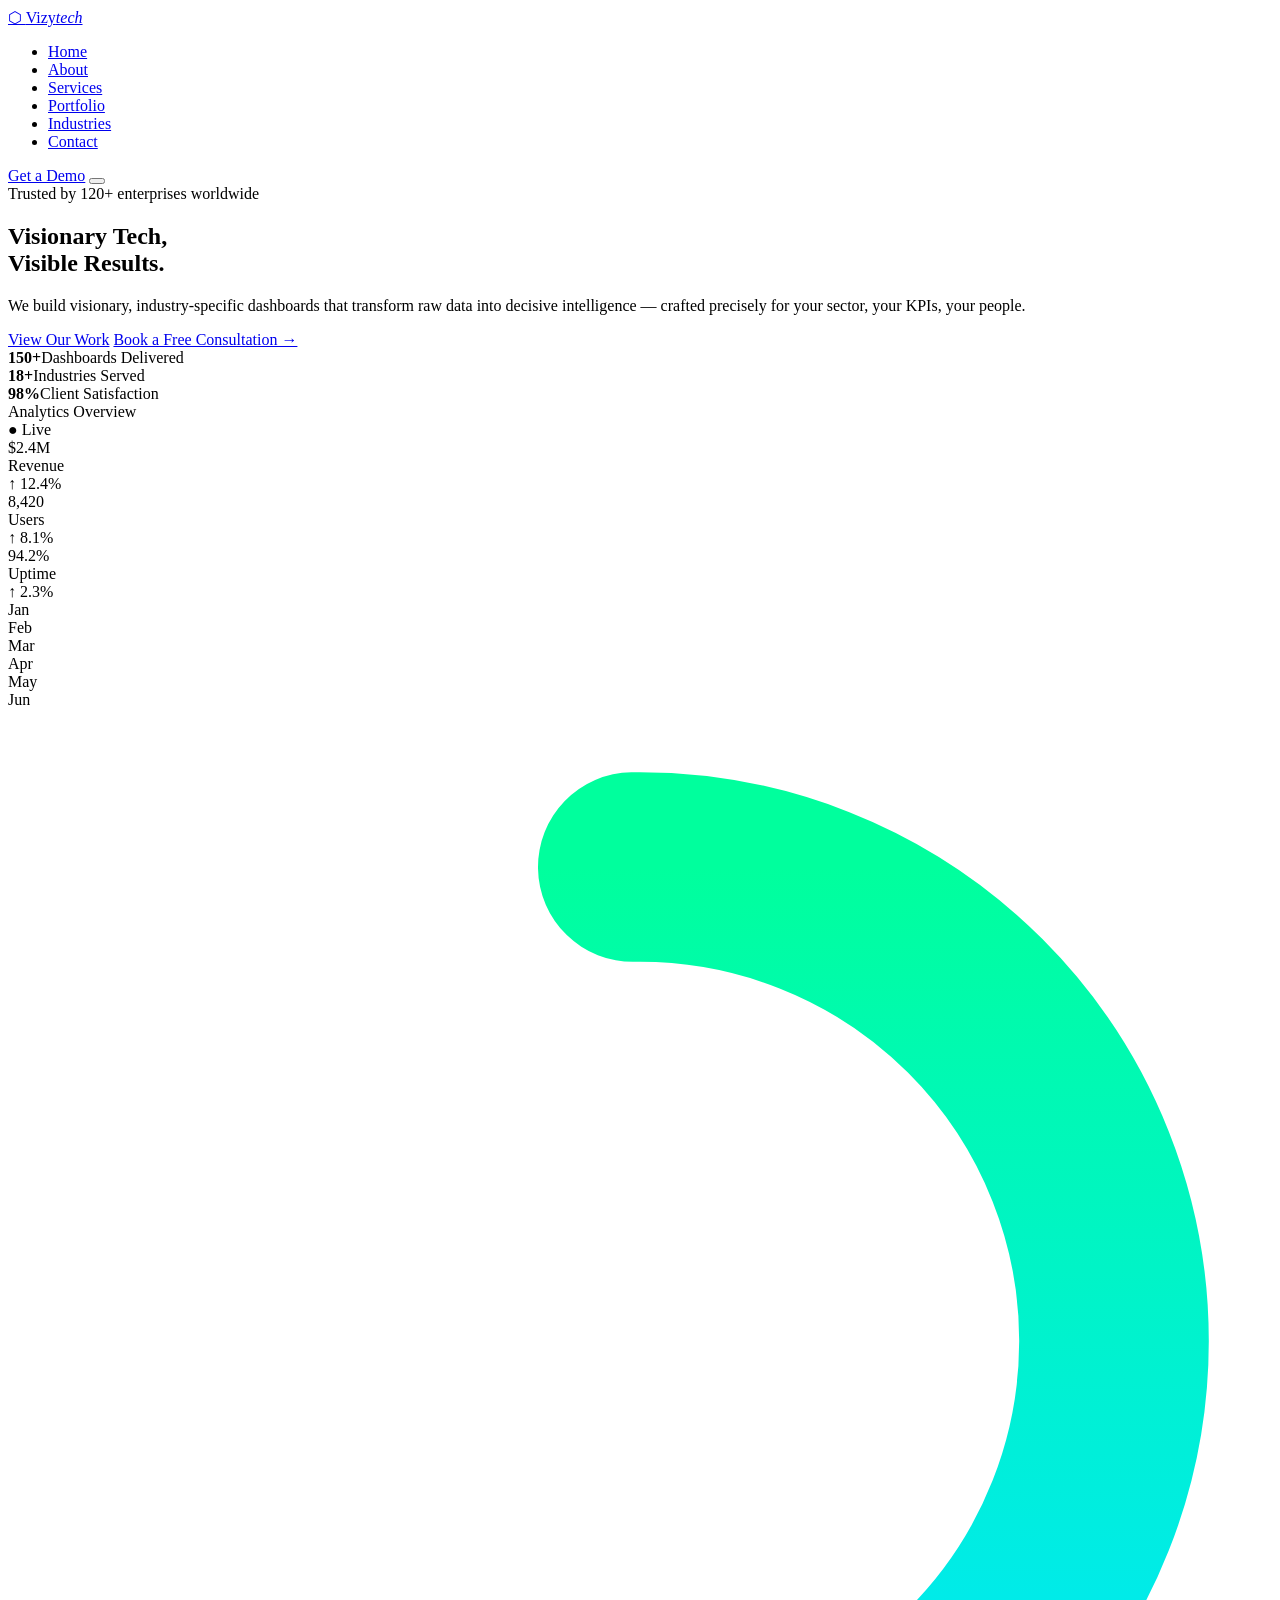
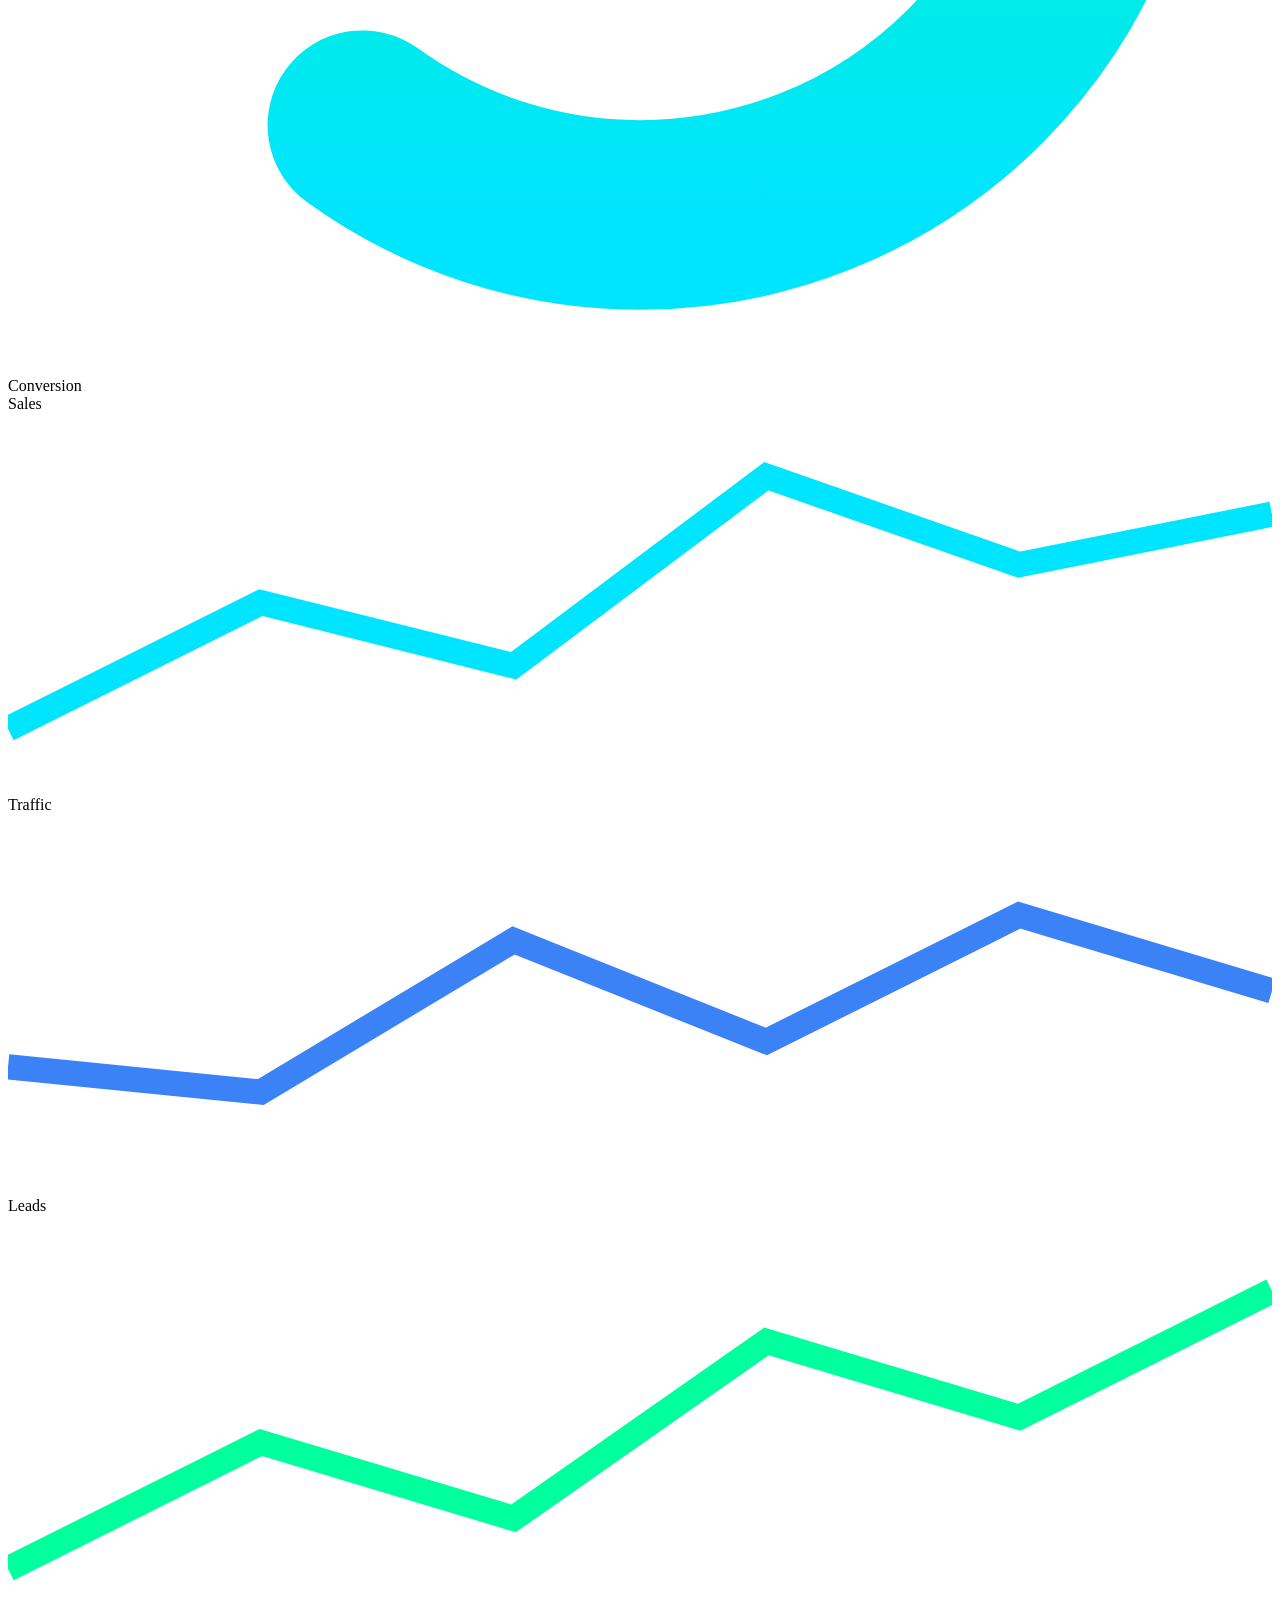
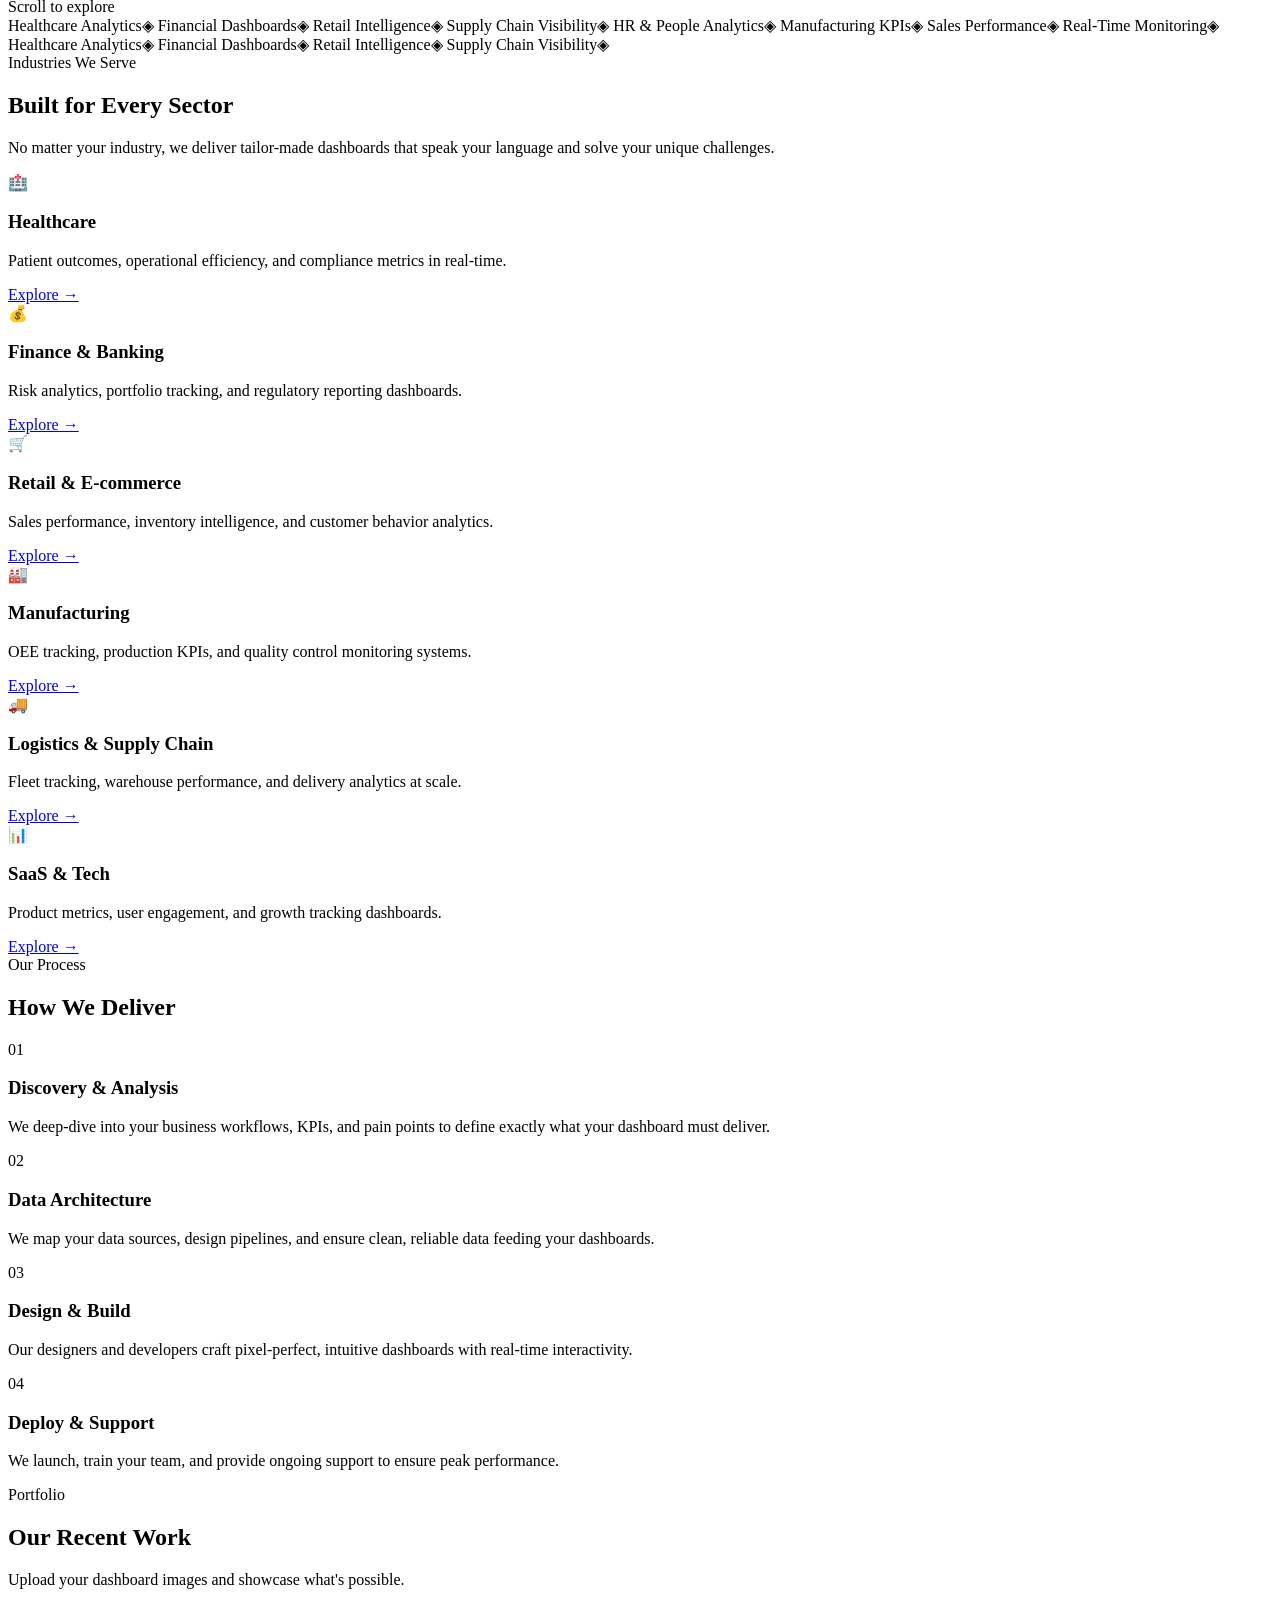
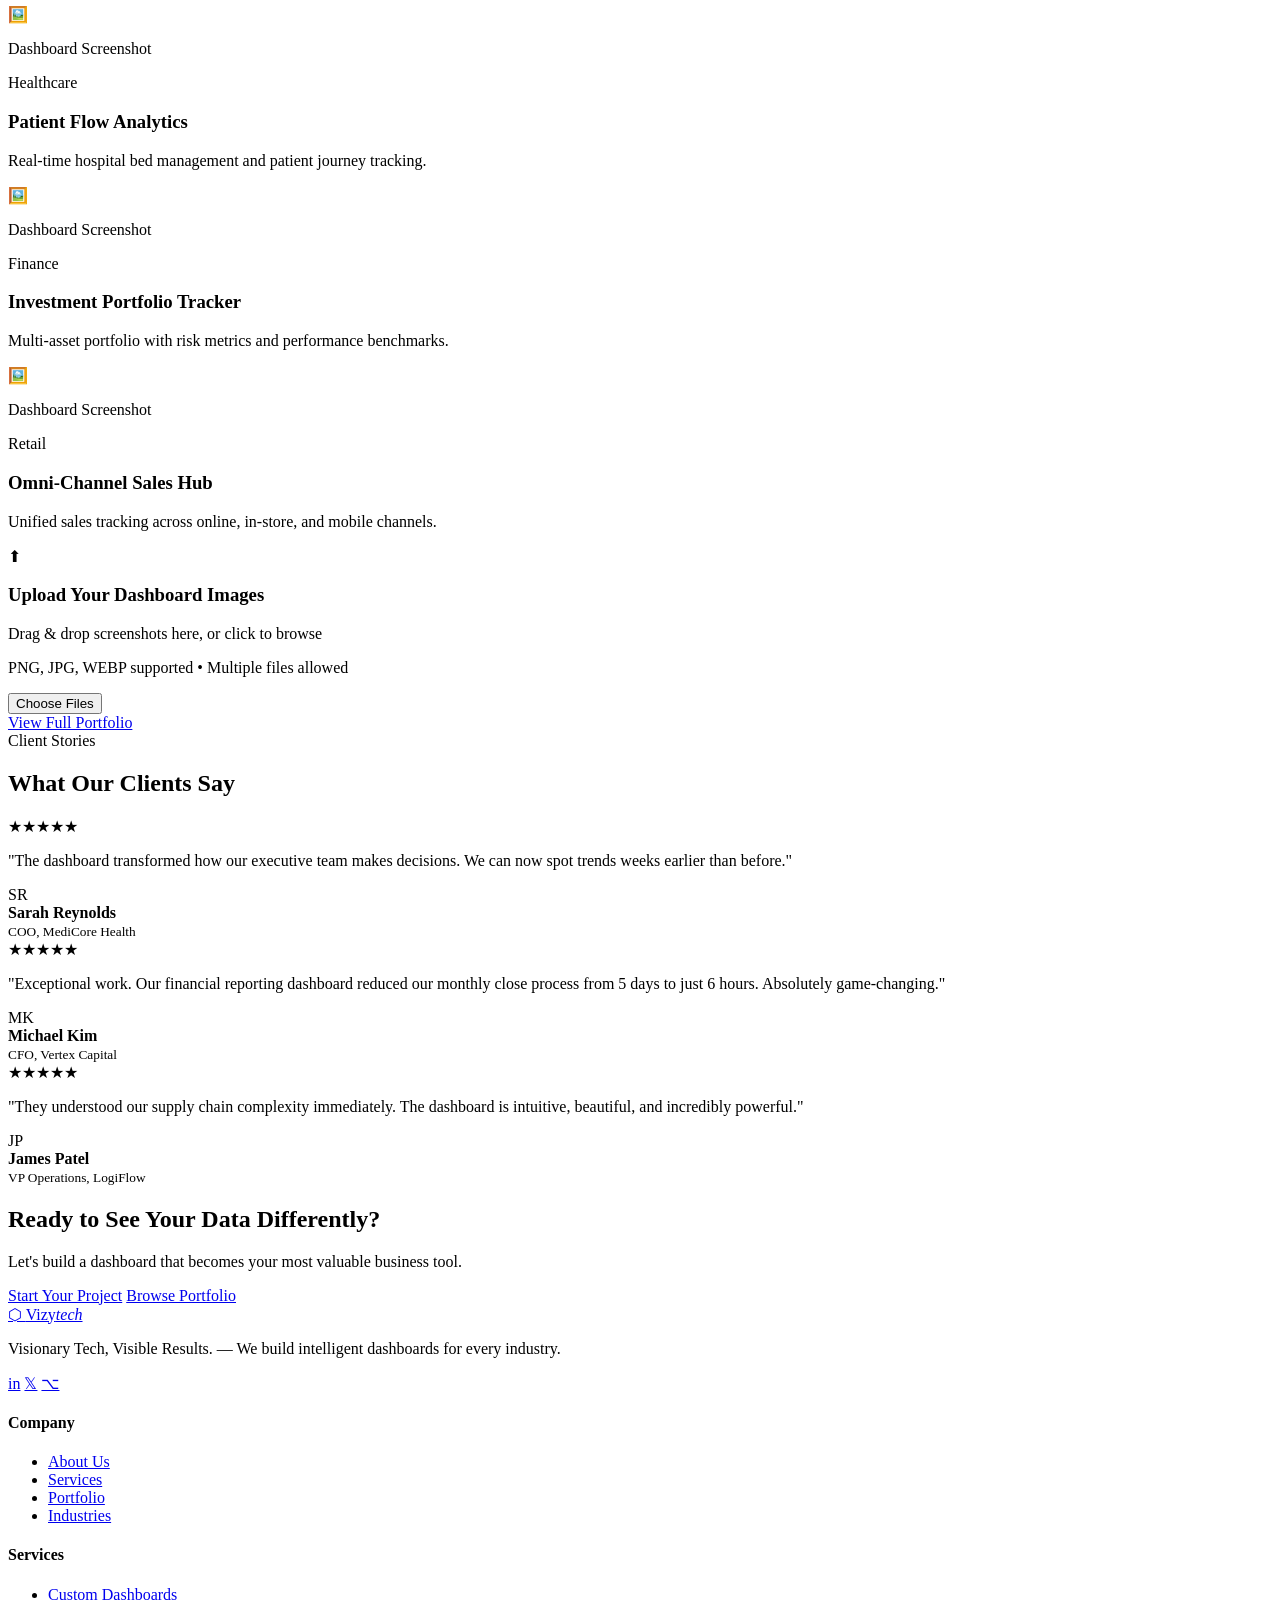
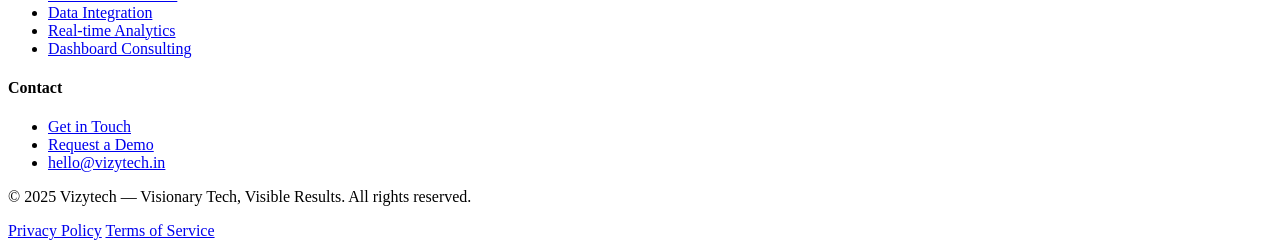
==== index.html @ 295aed2e "Add files via upload" ====
<!DOCTYPE html>
<html lang="en">
<head>
  <meta charset="UTF-8" />
  <meta name="viewport" content="width=device-width, initial-scale=1.0"/>
  <title>Vizytech — Visionary Tech, Visible Results.</title>
  <link rel="stylesheet" href="css/style.css"/>
  <link rel="preconnect" href="https://fonts.googleapis.com"/>
  <link href="https://fonts.googleapis.com/css2?family=Syne:wght@400;600;700;800&family=DM+Sans:ital,wght@0,300;0,400;0,500;1,300&display=swap" rel="stylesheet"/>
</head>
<body>

<!-- ═══════════ NAVBAR ═══════════ -->
<nav class="navbar" id="navbar">
  <div class="nav-inner">
    <a href="index.html" class="logo">
      <span class="logo-mark">⬡</span>
      <span class="logo-text">Vizy<em>tech</em></span>
    </a>
    <ul class="nav-links">
      <li><a href="index.html" class="active">Home</a></li>
      <li><a href="pages/about.html">About</a></li>
      <li><a href="pages/services.html">Services</a></li>
      <li><a href="pages/portfolio.html">Portfolio</a></li>
      <li><a href="pages/industries.html">Industries</a></li>
      <li><a href="pages/contact.html">Contact</a></li>
    </ul>
    <a href="pages/contact.html" class="btn-nav">Get a Demo</a>
    <button class="hamburger" id="hamburger" aria-label="Menu">
      <span></span><span></span><span></span>
    </button>
  </div>
</nav>

<!-- ═══════════ HERO ═══════════ -->
<section class="hero">
  <div class="hero-bg">
    <div class="grid-overlay"></div>
    <div class="orb orb-1"></div>
    <div class="orb orb-2"></div>
    <div class="orb orb-3"></div>
  </div>
  <div class="hero-content">
    <div class="hero-badge">
      <span class="badge-dot"></span>
      Trusted by 120+ enterprises worldwide
    </div>
    <h1 class="hero-title">
      Visionary Tech,<br/>
      <span class="gradient-text">Visible Results.</span>
    </h1>
    <p class="hero-sub">
      We build visionary, industry-specific dashboards that transform raw data into decisive intelligence — crafted precisely for your sector, your KPIs, your people.
    </p>
    <div class="hero-cta">
      <a href="pages/portfolio.html" class="btn-primary">View Our Work</a>
      <a href="pages/contact.html" class="btn-ghost">Book a Free Consultation →</a>
    </div>
    <div class="hero-stats">
      <div class="stat"><strong>150+</strong><span>Dashboards Delivered</span></div>
      <div class="stat-divider"></div>
      <div class="stat"><strong>18+</strong><span>Industries Served</span></div>
      <div class="stat-divider"></div>
      <div class="stat"><strong>98%</strong><span>Client Satisfaction</span></div>
    </div>
  </div>
  <div class="hero-visual">
    <div class="dashboard-preview">
      <div class="dp-header">
        <div class="dp-dots"><span></span><span></span><span></span></div>
        <div class="dp-title">Analytics Overview</div>
        <div class="dp-badge">● Live</div>
      </div>
      <div class="dp-body">
        <div class="dp-kpis">
          <div class="dp-kpi"><div class="kpi-val">$2.4M</div><div class="kpi-lbl">Revenue</div><div class="kpi-chg up">↑ 12.4%</div></div>
          <div class="dp-kpi"><div class="kpi-val">8,420</div><div class="kpi-lbl">Users</div><div class="kpi-chg up">↑ 8.1%</div></div>
          <div class="dp-kpi"><div class="kpi-val">94.2%</div><div class="kpi-lbl">Uptime</div><div class="kpi-chg up">↑ 2.3%</div></div>
        </div>
        <div class="dp-chart">
          <div class="chart-bars">
            <div class="bar" style="--h:55%"><span>Jan</span></div>
            <div class="bar" style="--h:72%"><span>Feb</span></div>
            <div class="bar" style="--h:60%"><span>Mar</span></div>
            <div class="bar" style="--h:85%"><span>Apr</span></div>
            <div class="bar" style="--h:70%"><span>May</span></div>
            <div class="bar active" style="--h:95%"><span>Jun</span></div>
          </div>
        </div>
        <div class="dp-row2">
          <div class="dp-donut">
            <svg viewBox="0 0 80 80">
              <circle cx="40" cy="40" r="30" fill="none" stroke="rgba(255,255,255,0.05)" stroke-width="12"/>
              <circle cx="40" cy="40" r="30" fill="none" stroke="url(#dg)" stroke-width="12" stroke-dasharray="113 75" stroke-linecap="round" transform="rotate(-90 40 40)"/>
              <defs><linearGradient id="dg" x1="0%" y1="0%" x2="100%"><stop offset="0%" stop-color="#00e5ff"/><stop offset="100%" stop-color="#00ff9d"/></linearGradient></defs>
              <text x="40" y="45" text-anchor="middle" fill="white" font-size="13" font-weight="700">60%</text>
            </svg>
            <div class="donut-lbl">Conversion</div>
          </div>
          <div class="dp-sparklines">
            <div class="spark-row"><span>Sales</span><svg viewBox="0 0 100 30"><polyline points="0,25 20,15 40,20 60,5 80,12 100,8" fill="none" stroke="#00e5ff" stroke-width="2"/></svg></div>
            <div class="spark-row"><span>Traffic</span><svg viewBox="0 0 100 30"><polyline points="0,20 20,22 40,10 60,18 80,8 100,14" fill="none" stroke="#3b82f6" stroke-width="2"/></svg></div>
            <div class="spark-row"><span>Leads</span><svg viewBox="0 0 100 30"><polyline points="0,28 20,18 40,24 60,10 80,16 100,6" fill="none" stroke="#00ff9d" stroke-width="2"/></svg></div>
          </div>
        </div>
      </div>
    </div>
  </div>
  <div class="scroll-indicator">
    <div class="scroll-line"></div>
    <span>Scroll to explore</span>
  </div>
</section>

<!-- ═══════════ MARQUEE ═══════════ -->
<div class="marquee-wrap">
  <div class="marquee-track">
    <span>Healthcare Analytics</span><span class="sep">◈</span>
    <span>Financial Dashboards</span><span class="sep">◈</span>
    <span>Retail Intelligence</span><span class="sep">◈</span>
    <span>Supply Chain Visibility</span><span class="sep">◈</span>
    <span>HR & People Analytics</span><span class="sep">◈</span>
    <span>Manufacturing KPIs</span><span class="sep">◈</span>
    <span>Sales Performance</span><span class="sep">◈</span>
    <span>Real-Time Monitoring</span><span class="sep">◈</span>
    <span>Healthcare Analytics</span><span class="sep">◈</span>
    <span>Financial Dashboards</span><span class="sep">◈</span>
    <span>Retail Intelligence</span><span class="sep">◈</span>
    <span>Supply Chain Visibility</span><span class="sep">◈</span>
  </div>
</div>

<!-- ═══════════ INDUSTRIES ═══════════ -->
<section class="section industries-section">
  <div class="container">
    <div class="section-header">
      <div class="section-tag">Industries We Serve</div>
      <h2 class="section-title">Built for <span class="gradient-text">Every Sector</span></h2>
      <p class="section-desc">No matter your industry, we deliver tailor-made dashboards that speak your language and solve your unique challenges.</p>
    </div>
    <div class="industry-grid">
      <div class="industry-card" data-delay="0">
        <div class="ic-icon">🏥</div>
        <h3>Healthcare</h3>
        <p>Patient outcomes, operational efficiency, and compliance metrics in real-time.</p>
        <a href="pages/industries.html" class="ic-link">Explore →</a>
      </div>
      <div class="industry-card" data-delay="1">
        <div class="ic-icon">💰</div>
        <h3>Finance & Banking</h3>
        <p>Risk analytics, portfolio tracking, and regulatory reporting dashboards.</p>
        <a href="pages/industries.html" class="ic-link">Explore →</a>
      </div>
      <div class="industry-card" data-delay="2">
        <div class="ic-icon">🛒</div>
        <h3>Retail & E-commerce</h3>
        <p>Sales performance, inventory intelligence, and customer behavior analytics.</p>
        <a href="pages/industries.html" class="ic-link">Explore →</a>
      </div>
      <div class="industry-card" data-delay="3">
        <div class="ic-icon">🏭</div>
        <h3>Manufacturing</h3>
        <p>OEE tracking, production KPIs, and quality control monitoring systems.</p>
        <a href="pages/industries.html" class="ic-link">Explore →</a>
      </div>
      <div class="industry-card" data-delay="4">
        <div class="ic-icon">🚚</div>
        <h3>Logistics & Supply Chain</h3>
        <p>Fleet tracking, warehouse performance, and delivery analytics at scale.</p>
        <a href="pages/industries.html" class="ic-link">Explore →</a>
      </div>
      <div class="industry-card" data-delay="5">
        <div class="ic-icon">📊</div>
        <h3>SaaS & Tech</h3>
        <p>Product metrics, user engagement, and growth tracking dashboards.</p>
        <a href="pages/industries.html" class="ic-link">Explore →</a>
      </div>
    </div>
  </div>
</section>

<!-- ═══════════ HOW IT WORKS ═══════════ -->
<section class="section process-section">
  <div class="container">
    <div class="section-header">
      <div class="section-tag">Our Process</div>
      <h2 class="section-title">How We <span class="gradient-text">Deliver</span></h2>
    </div>
    <div class="process-steps">
      <div class="process-step">
        <div class="ps-num">01</div>
        <div class="ps-content">
          <h3>Discovery & Analysis</h3>
          <p>We deep-dive into your business workflows, KPIs, and pain points to define exactly what your dashboard must deliver.</p>
        </div>
      </div>
      <div class="process-connector"></div>
      <div class="process-step">
        <div class="ps-num">02</div>
        <div class="ps-content">
          <h3>Data Architecture</h3>
          <p>We map your data sources, design pipelines, and ensure clean, reliable data feeding your dashboards.</p>
        </div>
      </div>
      <div class="process-connector"></div>
      <div class="process-step">
        <div class="ps-num">03</div>
        <div class="ps-content">
          <h3>Design & Build</h3>
          <p>Our designers and developers craft pixel-perfect, intuitive dashboards with real-time interactivity.</p>
        </div>
      </div>
      <div class="process-connector"></div>
      <div class="process-step">
        <div class="ps-num">04</div>
        <div class="ps-content">
          <h3>Deploy & Support</h3>
          <p>We launch, train your team, and provide ongoing support to ensure peak performance.</p>
        </div>
      </div>
    </div>
  </div>
</section>

<!-- ═══════════ PORTFOLIO PREVIEW ═══════════ -->
<section class="section portfolio-section">
  <div class="container">
    <div class="section-header">
      <div class="section-tag">Portfolio</div>
      <h2 class="section-title">Our <span class="gradient-text">Recent Work</span></h2>
      <p class="section-desc">Upload your dashboard images and showcase what's possible.</p>
    </div>
    <div class="portfolio-grid" id="portfolioGrid">
      <div class="portfolio-card placeholder-card">
        <div class="pc-inner">
          <div class="pc-img-area">
            <div class="pc-placeholder">
              <span>🖼️</span>
              <p>Dashboard Screenshot</p>
            </div>
          </div>
          <div class="pc-info">
            <div class="pc-tag">Healthcare</div>
            <h3>Patient Flow Analytics</h3>
            <p>Real-time hospital bed management and patient journey tracking.</p>
          </div>
        </div>
      </div>
      <div class="portfolio-card placeholder-card">
        <div class="pc-inner">
          <div class="pc-img-area">
            <div class="pc-placeholder">
              <span>🖼️</span>
              <p>Dashboard Screenshot</p>
            </div>
          </div>
          <div class="pc-info">
            <div class="pc-tag">Finance</div>
            <h3>Investment Portfolio Tracker</h3>
            <p>Multi-asset portfolio with risk metrics and performance benchmarks.</p>
          </div>
        </div>
      </div>
      <div class="portfolio-card placeholder-card">
        <div class="pc-inner">
          <div class="pc-img-area">
            <div class="pc-placeholder">
              <span>🖼️</span>
              <p>Dashboard Screenshot</p>
            </div>
          </div>
          <div class="pc-info">
            <div class="pc-tag">Retail</div>
            <h3>Omni-Channel Sales Hub</h3>
            <p>Unified sales tracking across online, in-store, and mobile channels.</p>
          </div>
        </div>
      </div>
    </div>

    <!-- Upload Section -->
    <div class="upload-zone" id="uploadZone">
      <input type="file" id="fileInput" accept="image/*" multiple hidden/>
      <div class="uz-inner" id="uzInner">
        <div class="uz-icon">⬆</div>
        <h3>Upload Your Dashboard Images</h3>
        <p>Drag & drop screenshots here, or click to browse</p>
        <p class="uz-hint">PNG, JPG, WEBP supported • Multiple files allowed</p>
        <button class="btn-upload" onclick="document.getElementById('fileInput').click()">Choose Files</button>
      </div>
    </div>
    <div class="portfolio-cta">
      <a href="pages/portfolio.html" class="btn-primary">View Full Portfolio</a>
    </div>
  </div>
</section>

<!-- ═══════════ TESTIMONIALS ═══════════ -->
<section class="section testimonials-section">
  <div class="container">
    <div class="section-header">
      <div class="section-tag">Client Stories</div>
      <h2 class="section-title">What Our <span class="gradient-text">Clients Say</span></h2>
    </div>
    <div class="testimonials-grid">
      <div class="testimonial-card">
        <div class="tc-stars">★★★★★</div>
        <p>"The dashboard transformed how our executive team makes decisions. We can now spot trends weeks earlier than before."</p>
        <div class="tc-author">
          <div class="tc-avatar">SR</div>
          <div><strong>Sarah Reynolds</strong><br/><small>COO, MediCore Health</small></div>
        </div>
      </div>
      <div class="testimonial-card featured">
        <div class="tc-stars">★★★★★</div>
        <p>"Exceptional work. Our financial reporting dashboard reduced our monthly close process from 5 days to just 6 hours. Absolutely game-changing."</p>
        <div class="tc-author">
          <div class="tc-avatar">MK</div>
          <div><strong>Michael Kim</strong><br/><small>CFO, Vertex Capital</small></div>
        </div>
      </div>
      <div class="testimonial-card">
        <div class="tc-stars">★★★★★</div>
        <p>"They understood our supply chain complexity immediately. The dashboard is intuitive, beautiful, and incredibly powerful."</p>
        <div class="tc-author">
          <div class="tc-avatar">JP</div>
          <div><strong>James Patel</strong><br/><small>VP Operations, LogiFlow</small></div>
        </div>
      </div>
    </div>
  </div>
</section>

<!-- ═══════════ CTA BANNER ═══════════ -->
<section class="cta-banner">
  <div class="cta-bg">
    <div class="orb orb-4"></div>
    <div class="orb orb-5"></div>
  </div>
  <div class="container">
    <div class="cta-content">
      <h2>Ready to See Your Data Differently?</h2>
      <p>Let's build a dashboard that becomes your most valuable business tool.</p>
      <div class="cta-btns">
        <a href="pages/contact.html" class="btn-primary btn-large">Start Your Project</a>
        <a href="pages/portfolio.html" class="btn-ghost btn-large">Browse Portfolio</a>
      </div>
    </div>
  </div>
</section>

<!-- ═══════════ FOOTER ═══════════ -->
<footer class="footer">
  <div class="container">
    <div class="footer-grid">
      <div class="footer-brand">
        <a href="index.html" class="logo">
          <span class="logo-mark">⬡</span>
          <span class="logo-text">Vizy<em>tech</em></span>
        </a>
        <p>Visionary Tech, Visible Results. — We build intelligent dashboards for every industry.</p>
        <div class="footer-socials">
          <a href="#" aria-label="LinkedIn">in</a>
          <a href="#" aria-label="Twitter">𝕏</a>
          <a href="#" aria-label="GitHub">⌥</a>
        </div>
      </div>
      <div class="footer-col">
        <h4>Company</h4>
        <ul>
          <li><a href="pages/about.html">About Us</a></li>
          <li><a href="pages/services.html">Services</a></li>
          <li><a href="pages/portfolio.html">Portfolio</a></li>
          <li><a href="pages/industries.html">Industries</a></li>
        </ul>
      </div>
      <div class="footer-col">
        <h4>Services</h4>
        <ul>
          <li><a href="pages/services.html">Custom Dashboards</a></li>
          <li><a href="pages/services.html">Data Integration</a></li>
          <li><a href="pages/services.html">Real-time Analytics</a></li>
          <li><a href="pages/services.html">Dashboard Consulting</a></li>
        </ul>
      </div>
      <div class="footer-col">
        <h4>Contact</h4>
        <ul>
          <li><a href="pages/contact.html">Get in Touch</a></li>
          <li><a href="pages/contact.html">Request a Demo</a></li>
          <li><a href="mailto:hello@vizytech.in">hello@vizytech.in</a></li>
        </ul>
      </div>
    </div>
    <div class="footer-bottom">
      <p>© 2025 Vizytech — Visionary Tech, Visible Results. All rights reserved.</p>
      <div class="footer-legal">
        <a href="#">Privacy Policy</a>
        <a href="#">Terms of Service</a>
      </div>
    </div>
  </div>
</footer>

<script src="js/main.js"></script>
</body>
</html>
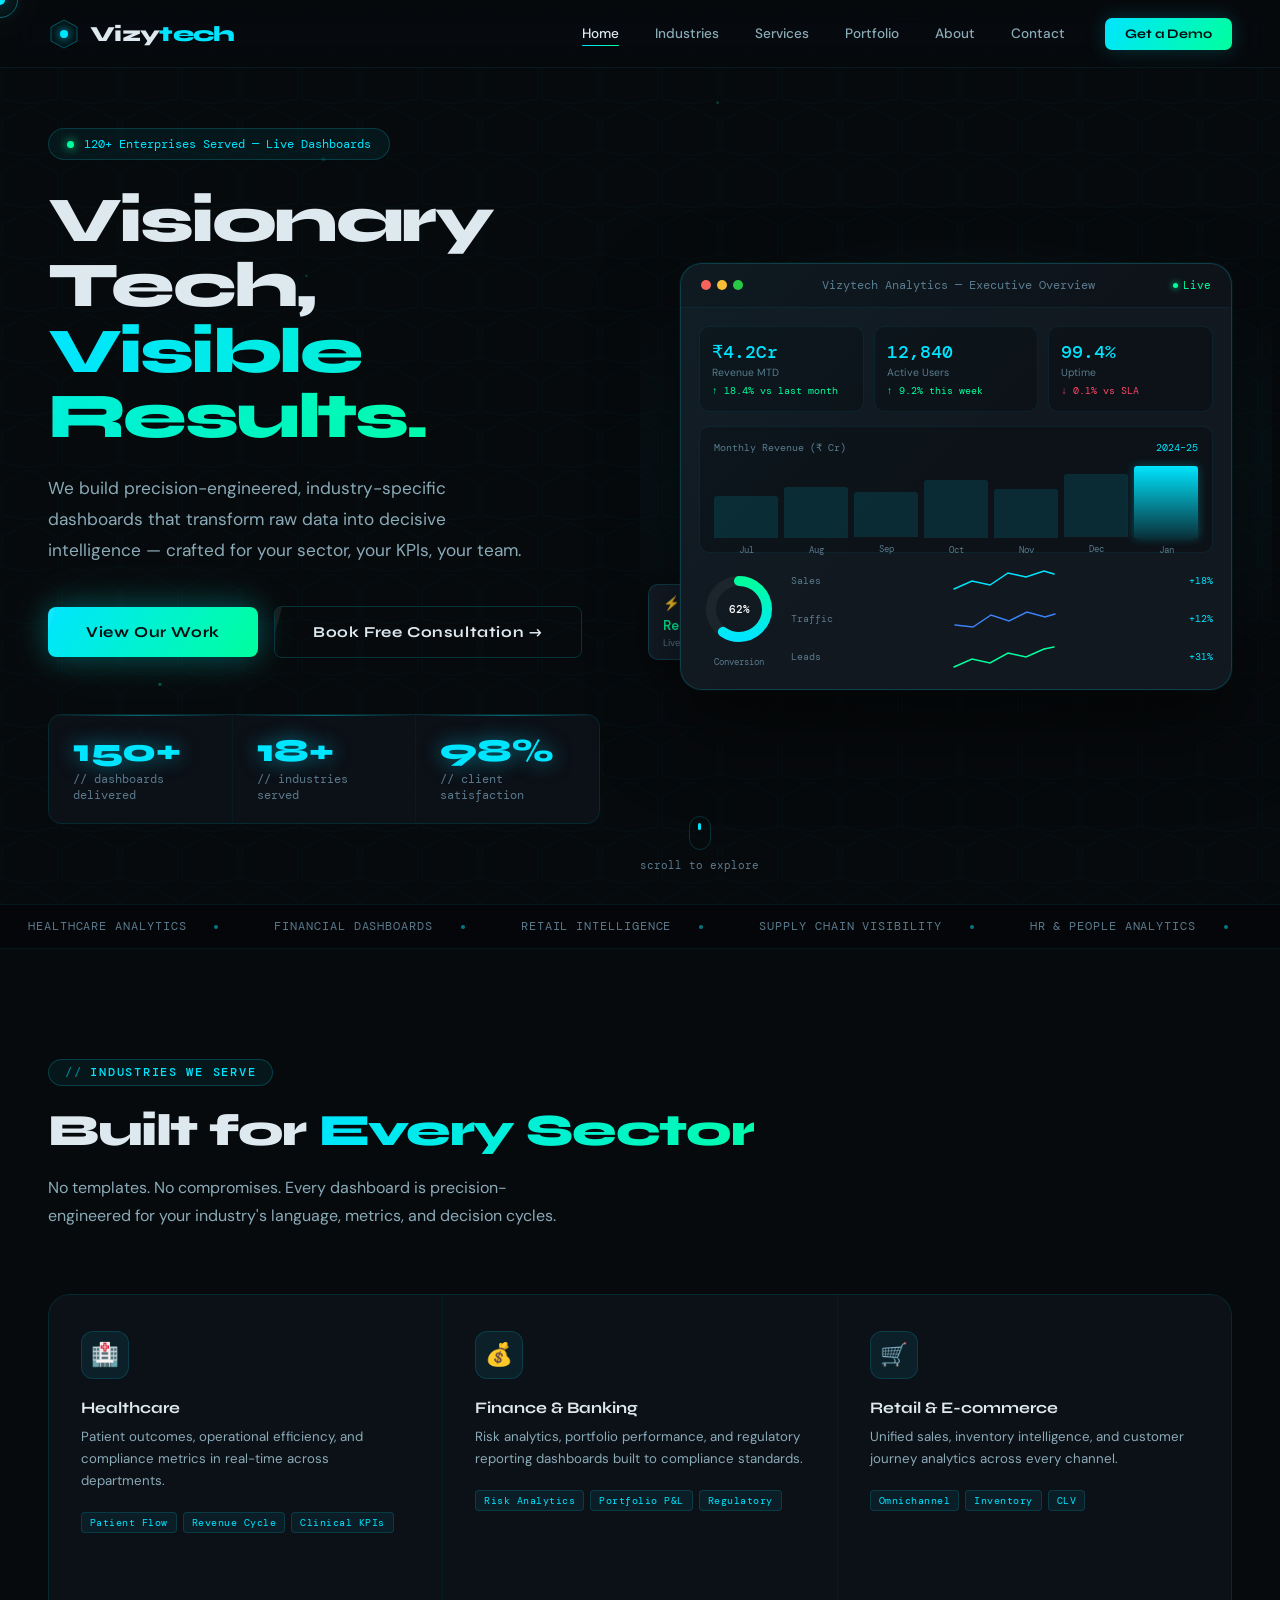
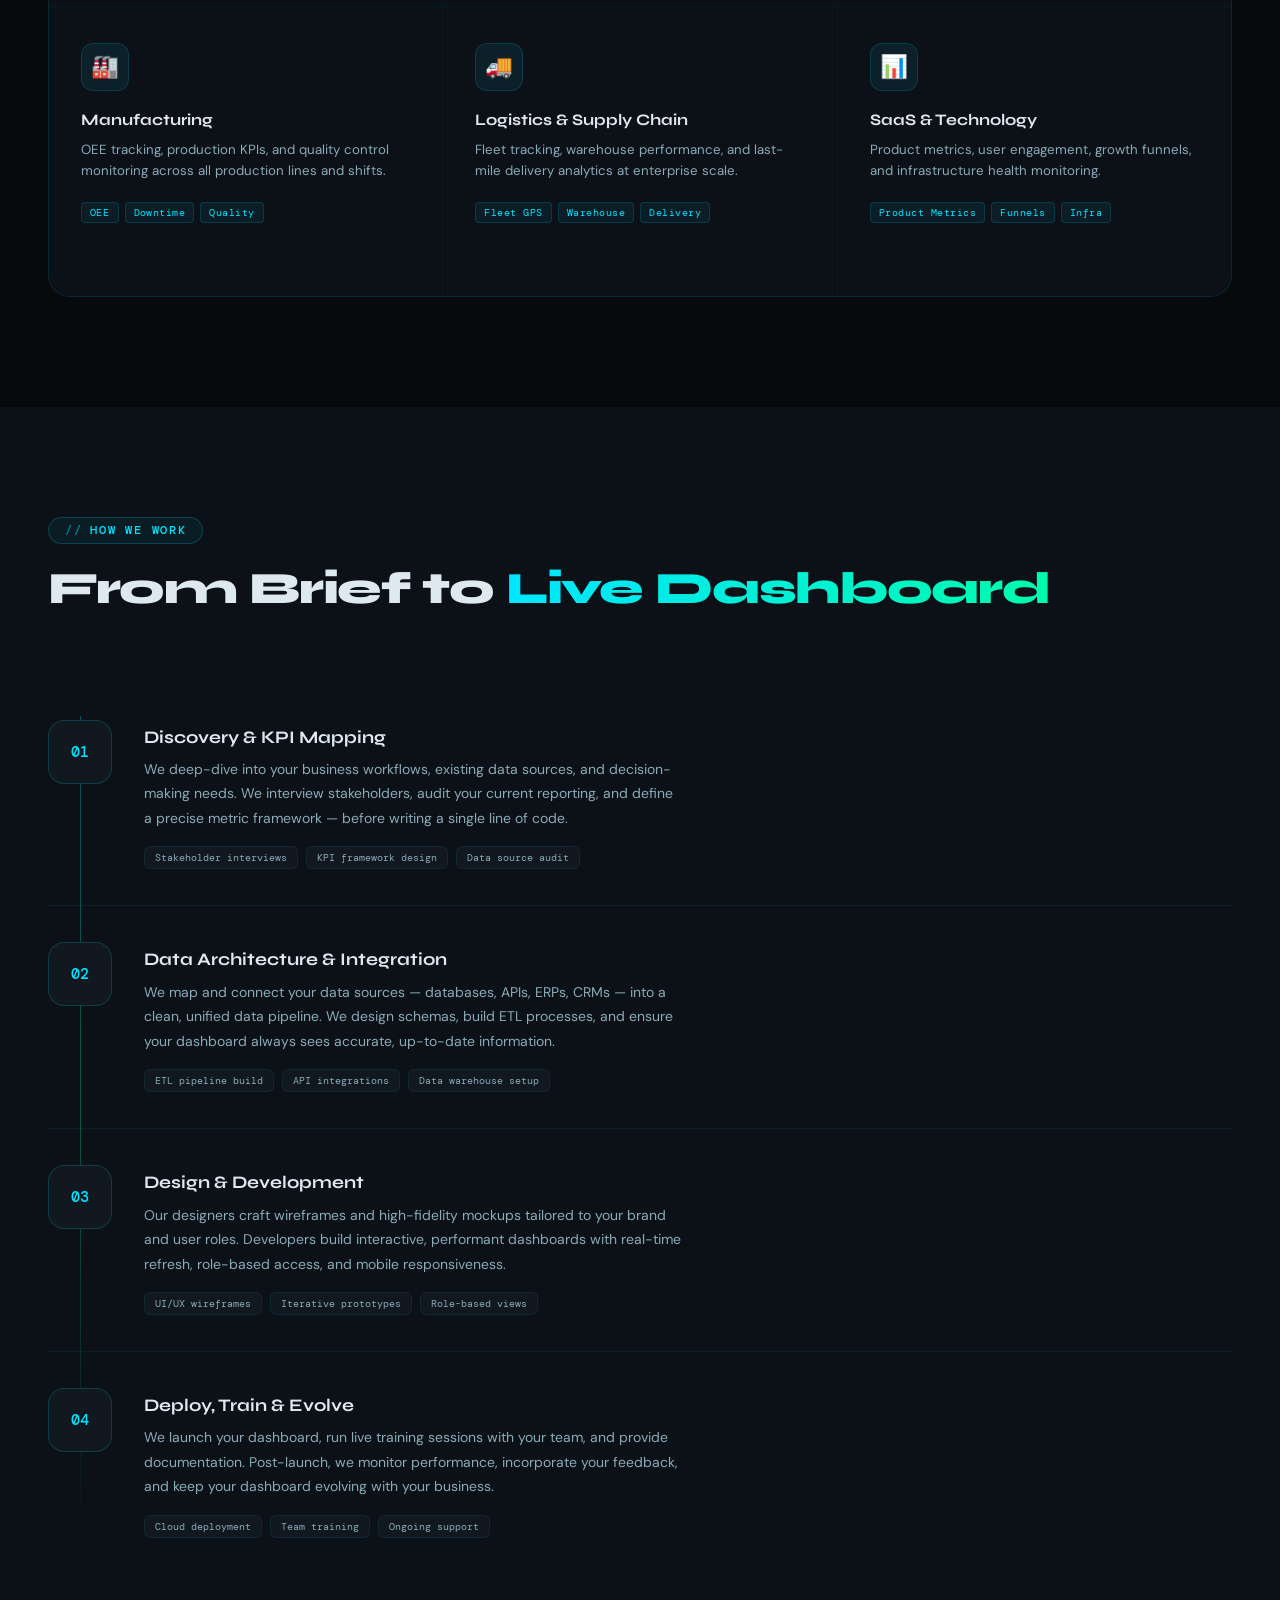
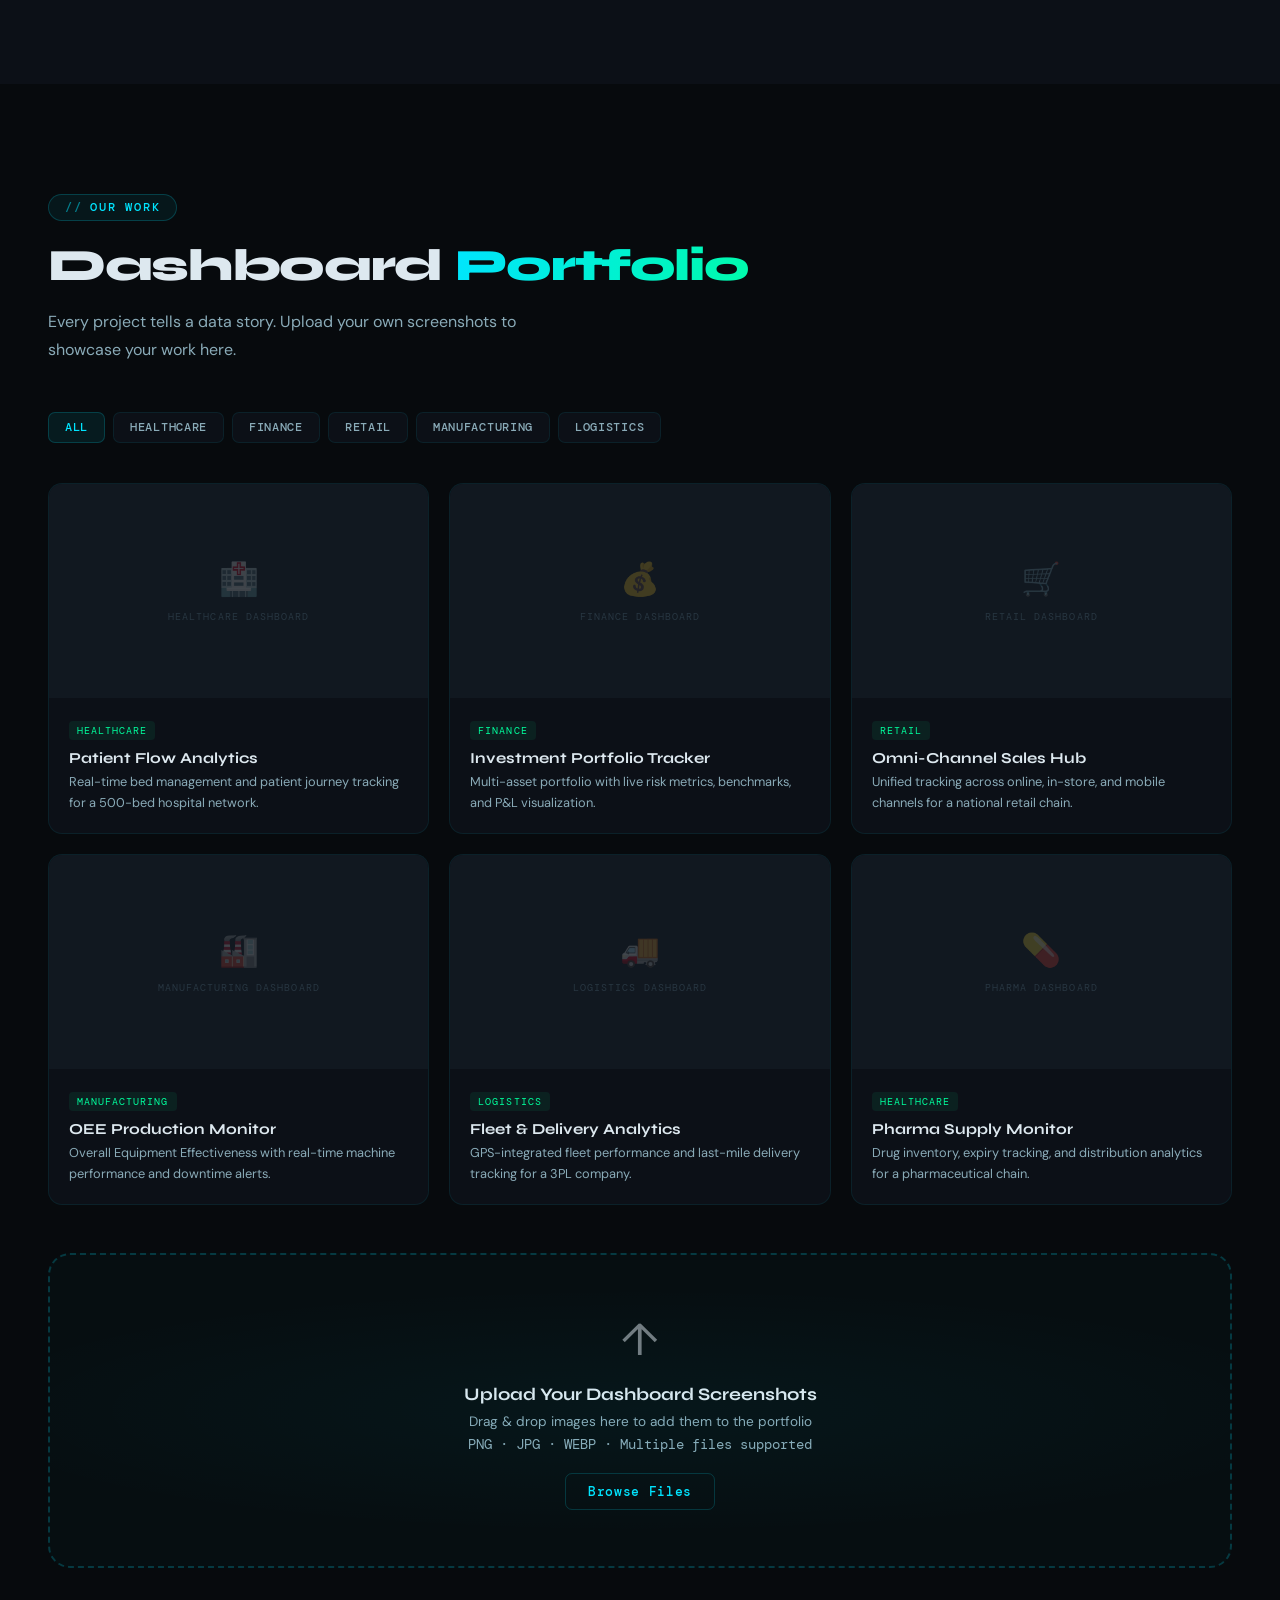
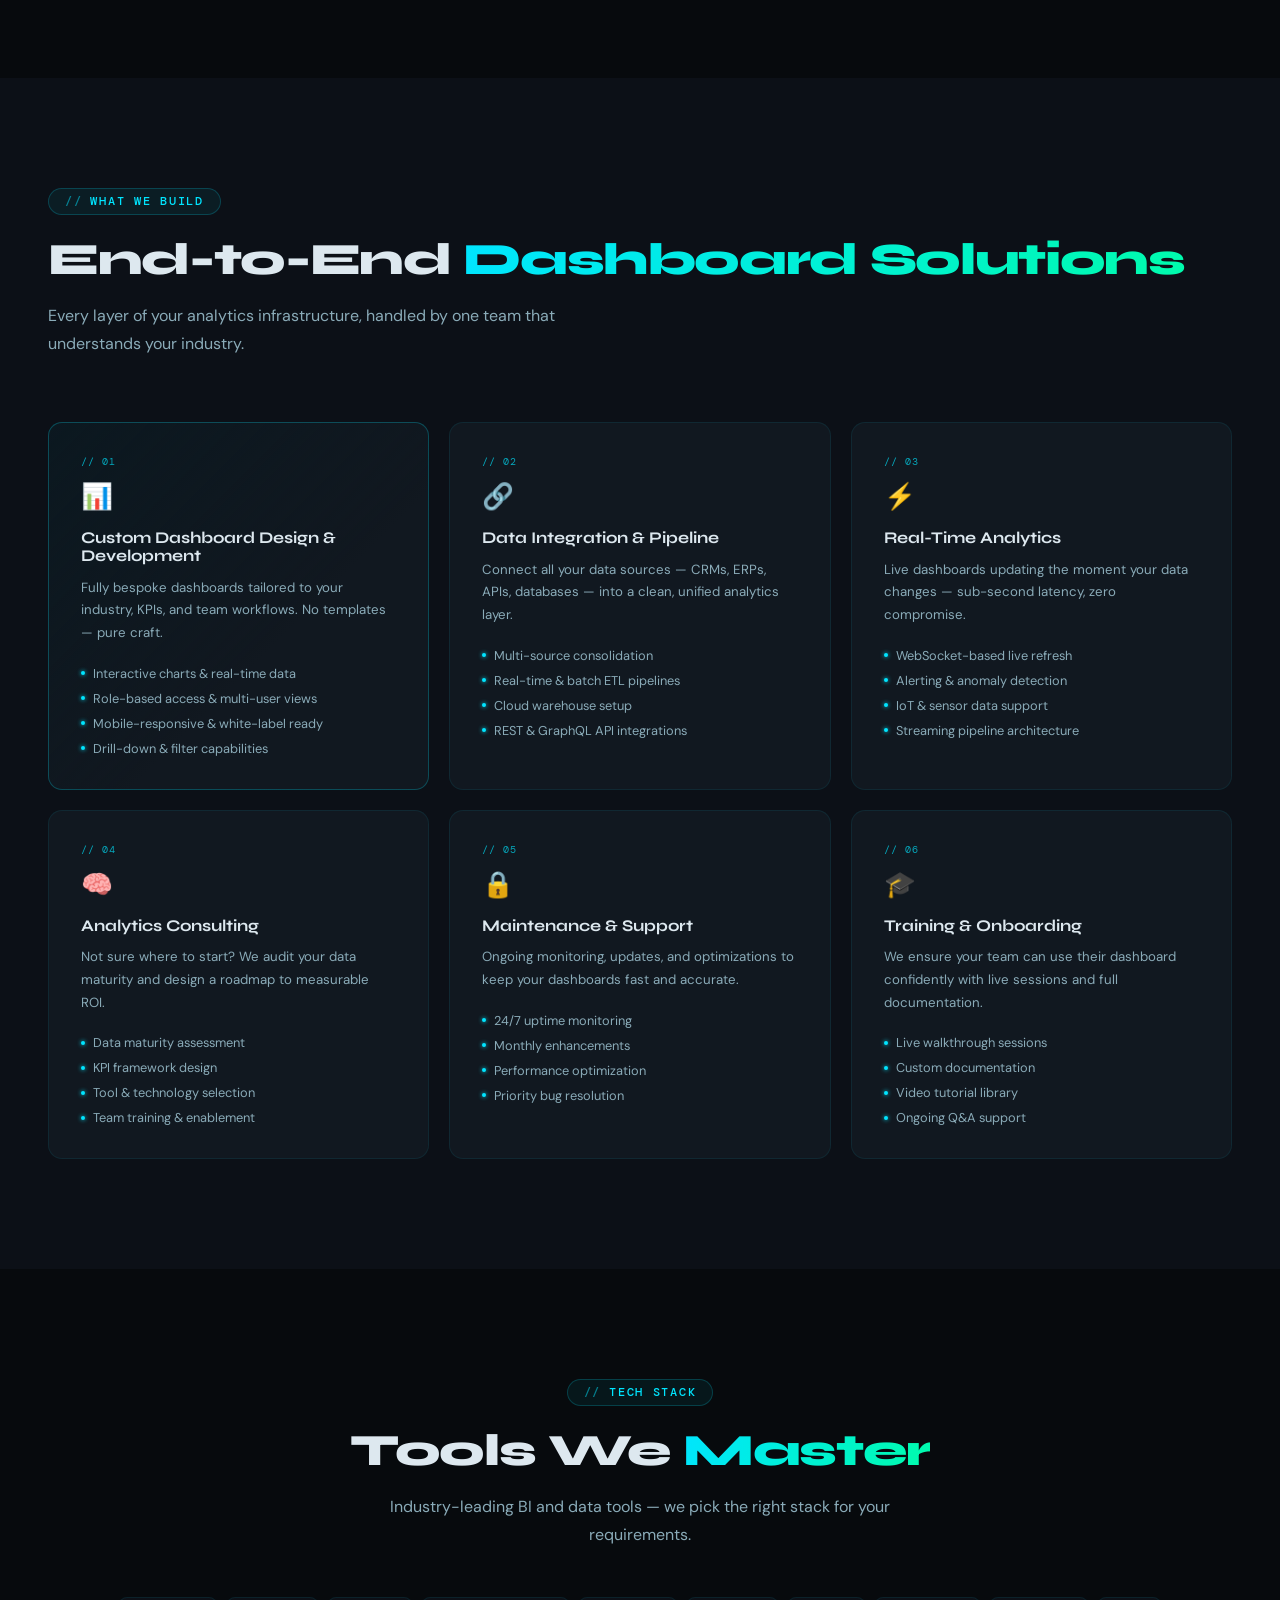
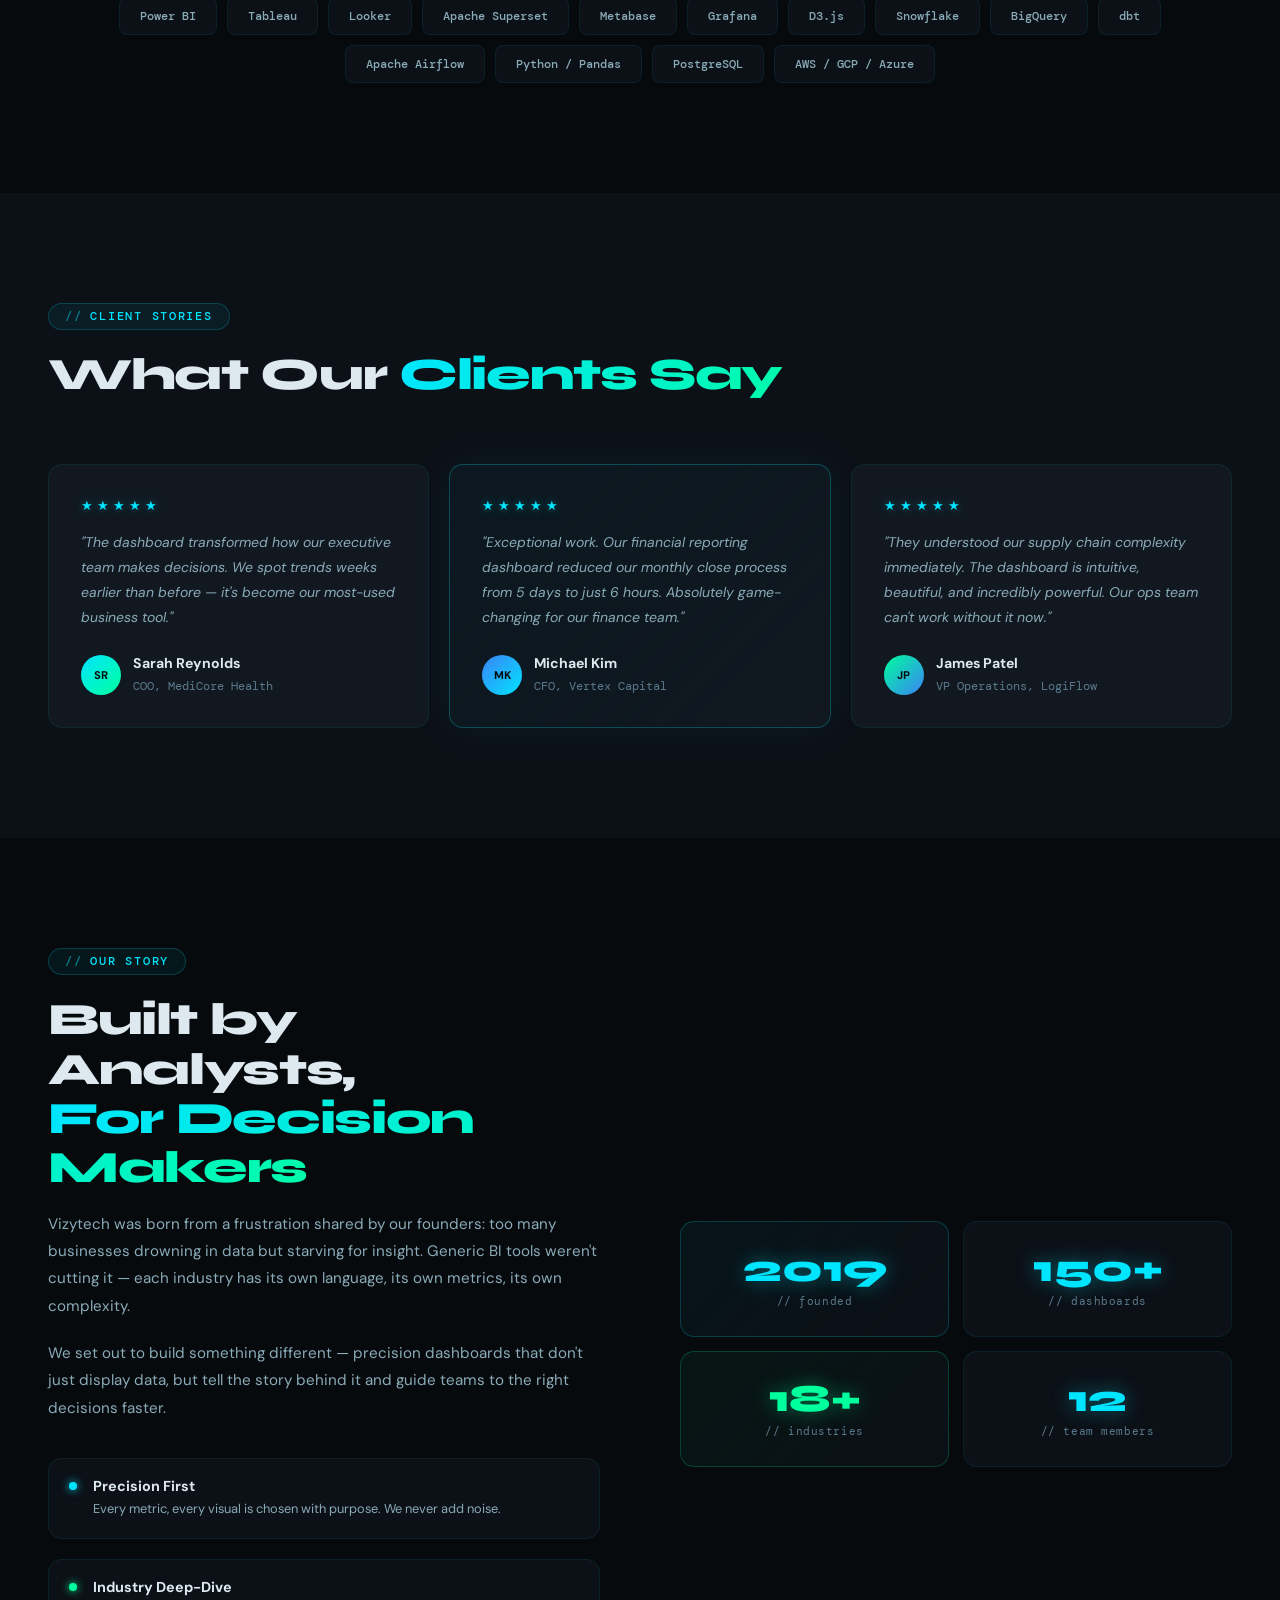
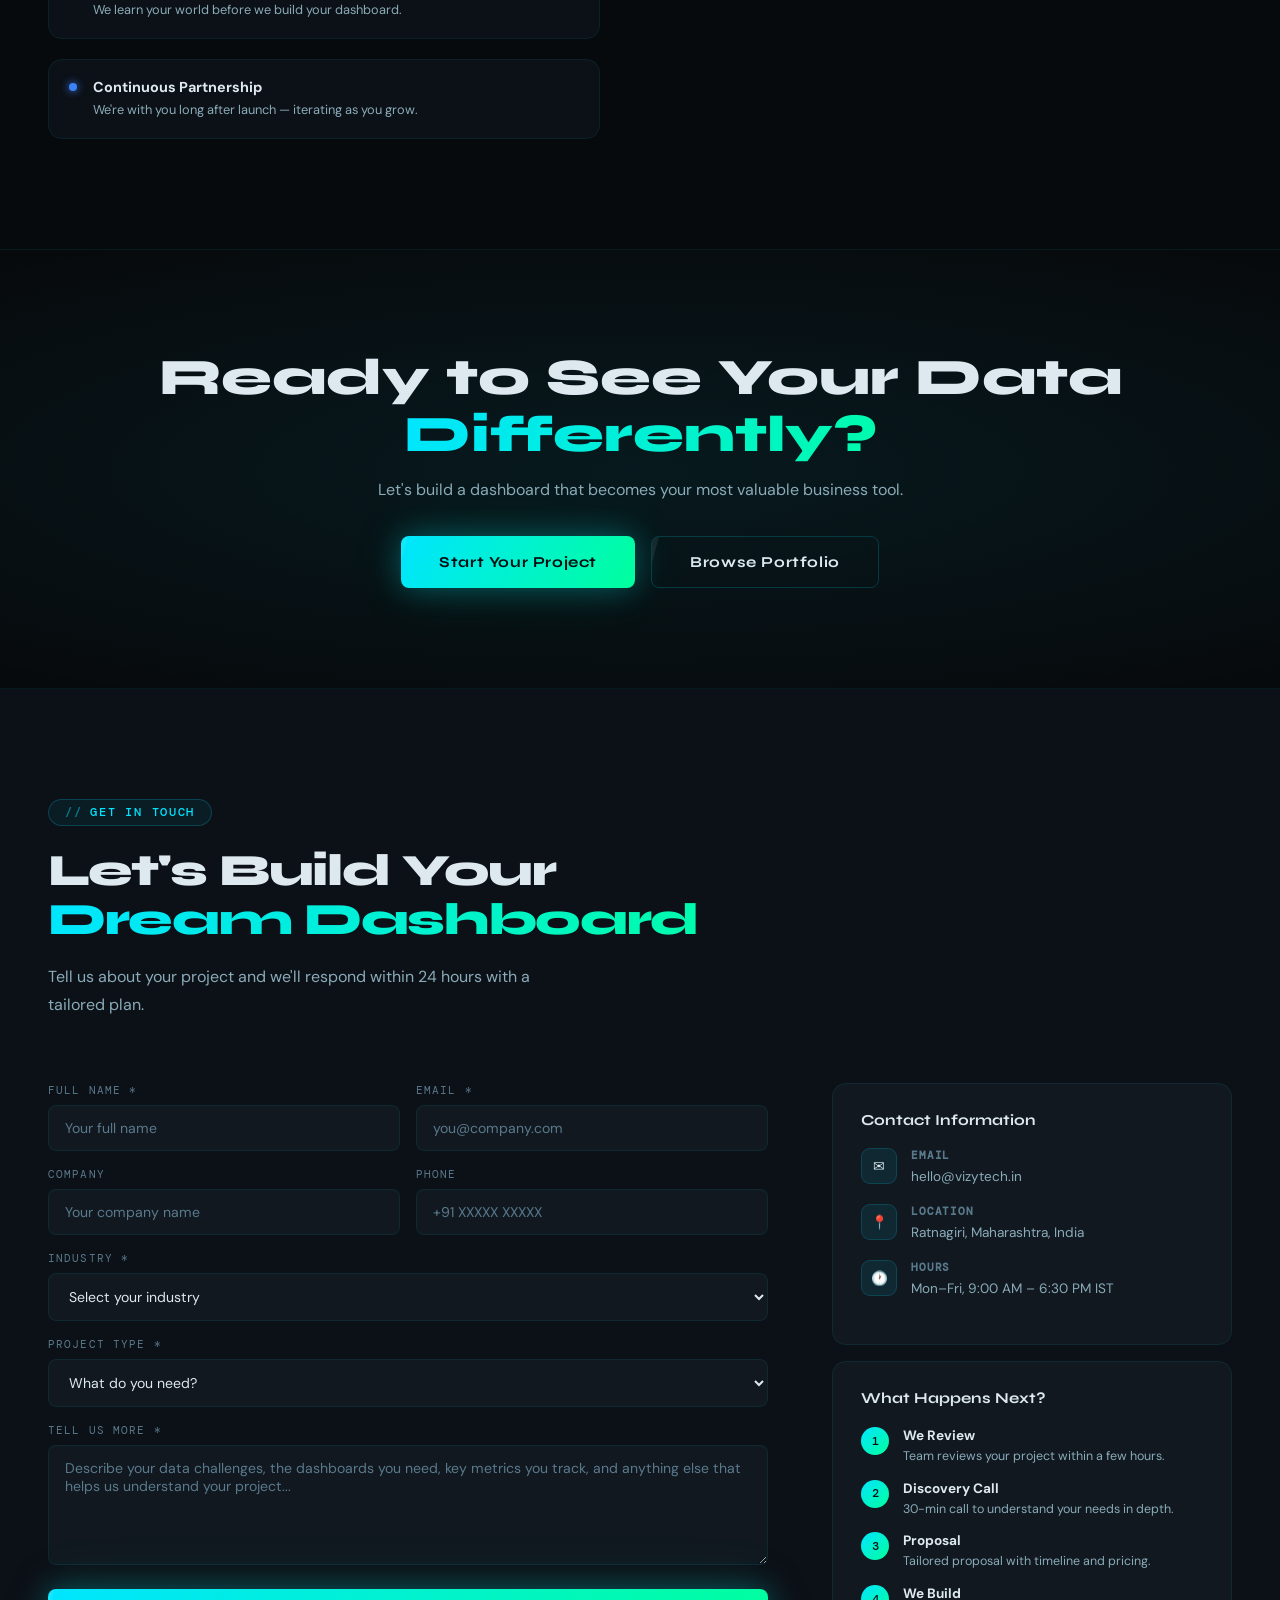
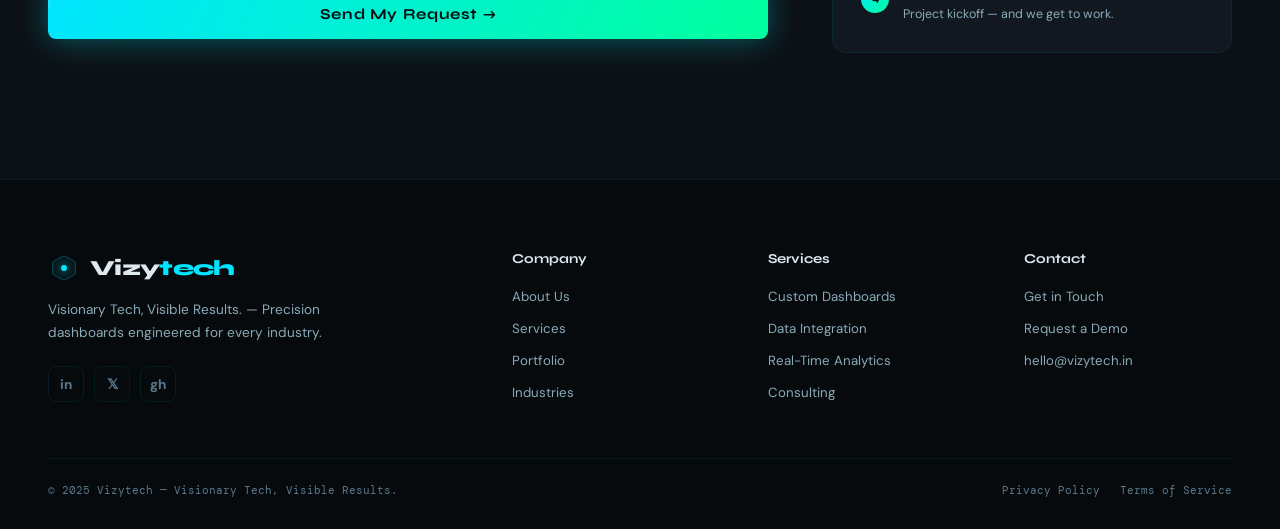
==== commit df44aea4: "Add files via upload" ====
--- a/index.html
+++ b/index.html
@@ -1,399 +1,1713 @@
 <!DOCTYPE html>
 <html lang="en">
 <head>
-  <meta charset="UTF-8" />
-  <meta name="viewport" content="width=device-width, initial-scale=1.0"/>
-  <title>Vizytech — Visionary Tech, Visible Results.</title>
-  <link rel="stylesheet" href="css/style.css"/>
-  <link rel="preconnect" href="https://fonts.googleapis.com"/>
-  <link href="https://fonts.googleapis.com/css2?family=Syne:wght@400;600;700;800&family=DM+Sans:ital,wght@0,300;0,400;0,500;1,300&display=swap" rel="stylesheet"/>
+<meta charset="UTF-8"/>
+<meta name="viewport" content="width=device-width, initial-scale=1.0"/>
+<title>Vizytech — Visionary Tech, Visible Results.</title>
+<link rel="preconnect" href="https://fonts.googleapis.com"/>
+<link href="https://fonts.googleapis.com/css2?family=Syne:wght@400;600;700;800&family=DM+Sans:ital,opsz,wght@0,9..40,300;0,9..40,400;0,9..40,500;1,9..40,300&family=DM+Mono:wght@300;400;500&display=swap" rel="stylesheet"/>
+
+<style>
+/* ══════════════════════════════════════════
+   VIZYTECH — MISSION CONTROL DESIGN SYSTEM
+   Charcoal + Electric Cyan + Neon Mint
+══════════════════════════════════════════ */
+
+:root {
+  --bg:          #070a0d;
+  --bg1:         #0c1017;
+  --bg2:         #111820;
+  --bg3:         #141c26;
+  --glass:       rgba(14, 22, 34, 0.7);
+  --glass2:      rgba(20, 30, 46, 0.55);
+  --border:      rgba(0,229,255,0.08);
+  --border2:     rgba(0,229,255,0.18);
+  --border3:     rgba(0,229,255,0.35);
+  --c:           #00e5ff;
+  --g:           #00ff9d;
+  --b:           #3b82f6;
+  --w:           #dde8ef;
+  --muted:       #5a7a8c;
+  --muted2:      #8aabb8;
+  --danger:      #ff4466;
+  --warn:        #ffb347;
+  --r:           14px;
+  --r2:          22px;
+  --nav-h:       68px;
+  --font-head:   'Syne', sans-serif;
+  --font-body:   'DM Sans', sans-serif;
+  --font-mono:   'DM Mono', monospace;
+}
+
+*, *::before, *::after { box-sizing: border-box; margin: 0; padding: 0; }
+html { scroll-behavior: smooth; font-size: 16px; }
+
+body {
+  background: var(--bg);
+  color: var(--w);
+  font-family: var(--font-body);
+  overflow-x: hidden;
+  cursor: none;
+}
+
+/* ── Custom Cursor ── */
+#cursor {
+  position: fixed; pointer-events: none; z-index: 10000;
+  width: 10px; height: 10px; border-radius: 50%;
+  background: var(--c);
+  box-shadow: 0 0 20px var(--c), 0 0 40px rgba(0,229,255,0.4);
+  transform: translate(-50%, -50%);
+  transition: width 0.2s, height 0.2s, background 0.2s;
+  mix-blend-mode: screen;
+}
+#cursor-ring {
+  position: fixed; pointer-events: none; z-index: 9999;
+  width: 36px; height: 36px; border-radius: 50%;
+  border: 1px solid rgba(0,229,255,0.4);
+  transform: translate(-50%, -50%);
+  transition: all 0.12s ease;
+}
+body:has(a:hover, button:hover) #cursor { width: 16px; height: 16px; background: var(--g); }
+body:has(a:hover, button:hover) #cursor-ring { width: 48px; height: 48px; border-color: rgba(0,255,157,0.5); }
+
+/* ── Scrollbar ── */
+::-webkit-scrollbar { width: 4px; }
+::-webkit-scrollbar-track { background: var(--bg); }
+::-webkit-scrollbar-thumb { background: rgba(0,229,255,0.2); border-radius: 2px; }
+::-webkit-scrollbar-thumb:hover { background: rgba(0,229,255,0.4); }
+::selection { background: rgba(0,229,255,0.2); }
+
+/* ── Typography ── */
+h1,h2,h3,h4,h5 { font-family: var(--font-head); line-height: 1.1; }
+a { color: inherit; text-decoration: none; }
+ul { list-style: none; }
+
+/* ── Layout ── */
+.container { max-width: 1240px; margin: 0 auto; padding: 0 28px; }
+.section { padding: 110px 0; }
+
+/* ── Gradient Text ── */
+.gt {
+  background: linear-gradient(110deg, var(--c) 0%, var(--g) 60%, var(--c) 100%);
+  background-size: 200% auto;
+  -webkit-background-clip: text;
+  -webkit-text-fill-color: transparent;
+  background-clip: text;
+  animation: shimmer 4s linear infinite;
+}
+@keyframes shimmer { to { background-position: 200% center; } }
+
+/* ── Buttons ── */
+.btn {
+  display: inline-flex; align-items: center; gap: 10px;
+  font-family: var(--font-head); font-weight: 700; font-size: 0.88rem; letter-spacing: 0.04em;
+  padding: 13px 30px; border-radius: 8px;
+  border: none; cursor: none; position: relative;
+  transition: all 0.25s ease; overflow: hidden;
+}
+.btn::before {
+  content: ''; position: absolute; inset: 0;
+  background: rgba(255,255,255,0.07);
+  transform: translateX(-100%) skewX(-15deg);
+  transition: transform 0.4s ease;
+}
+.btn:hover::before { transform: translateX(110%) skewX(-15deg); }
+
+.btn-primary {
+  background: linear-gradient(120deg, #00e5ff, #00ff9d);
+  color: #040e10;
+  box-shadow: 0 0 30px rgba(0,229,255,0.3), 0 0 60px rgba(0,255,157,0.1);
+}
+.btn-primary:hover {
+  transform: translateY(-2px);
+  box-shadow: 0 0 50px rgba(0,229,255,0.5), 0 0 80px rgba(0,255,157,0.2);
+}
+
+.btn-outline {
+  background: transparent;
+  color: var(--w);
+  border: 1px solid var(--border2);
+}
+.btn-outline:hover { border-color: var(--c); color: var(--c); background: rgba(0,229,255,0.05); }
+
+.btn-ghost {
+  background: transparent; color: var(--c);
+  font-family: var(--font-head); font-weight: 600;
+  font-size: 0.88rem; padding: 0; border: none; cursor: none;
+  display: inline-flex; align-items: center; gap: 6px;
+  transition: gap 0.2s;
+}
+.btn-ghost:hover { gap: 12px; }
+
+.btn.lg { padding: 16px 38px; font-size: 0.95rem; }
+
+/* ── Section Header ── */
+.sec-tag {
+  display: inline-flex; align-items: center; gap: 8px;
+  font-family: var(--font-mono); font-size: 0.72rem; font-weight: 500;
+  letter-spacing: 0.15em; text-transform: uppercase; color: var(--c);
+  background: rgba(0,229,255,0.06); border: 1px solid rgba(0,229,255,0.2);
+  border-radius: 100px; padding: 5px 16px; margin-bottom: 20px;
+}
+.sec-tag::before { content: '//'; opacity: 0.5; }
+
+.sec-title { font-size: clamp(2rem, 3.5vw, 3rem); font-weight: 800; letter-spacing: -0.03em; margin-bottom: 18px; }
+.sec-desc { font-size: 1rem; color: var(--muted2); line-height: 1.75; max-width: 540px; }
+
+/* ══════════════════════════════════════════
+   CANVAS PARTICLE BACKGROUND
+══════════════════════════════════════════ */
+#bg-canvas {
+  position: fixed; inset: 0; z-index: 0; pointer-events: none;
+  opacity: 0.5;
+}
+
+/* ══════════════════════════════════════════
+   NAVIGATION
+══════════════════════════════════════════ */
+.nav {
+  position: fixed; top: 0; left: 0; right: 0; z-index: 1000;
+  height: var(--nav-h);
+  background: rgba(7,10,13,0.75);
+  backdrop-filter: blur(20px) saturate(180%);
+  border-bottom: 1px solid var(--border);
+  transition: all 0.3s;
+}
+.nav.solid { background: rgba(7,10,13,0.97); border-color: var(--border2); }
+
+.nav-inner {
+  max-width: 1240px; margin: 0 auto; padding: 0 28px;
+  height: 100%; display: flex; align-items: center; gap: 0;
+}
+
+.nav-logo {
+  display: flex; align-items: center; gap: 10px;
+  font-family: var(--font-head); font-weight: 800; font-size: 1.35rem;
+  letter-spacing: -0.03em; margin-right: auto;
+}
+.nav-logo-hex {
+  width: 32px; height: 32px; position: relative;
+  display: flex; align-items: center; justify-content: center;
+}
+.nav-logo-hex svg { position: absolute; }
+.nav-logo-hex .dot {
+  width: 8px; height: 8px; border-radius: 50%;
+  background: var(--c);
+  box-shadow: 0 0 10px var(--c);
+  animation: pulse-dot 2s ease infinite;
+  position: relative; z-index: 1;
+}
+@keyframes pulse-dot {
+  0%,100% { box-shadow: 0 0 10px var(--c); }
+  50% { box-shadow: 0 0 20px var(--c), 0 0 40px rgba(0,229,255,0.4); }
+}
+.nav-logo-text em { color: var(--c); font-style: normal; }
+
+.nav-links {
+  display: flex; align-items: center; gap: 36px;
+  font-size: 0.85rem; font-weight: 500;
+}
+.nav-links a {
+  color: var(--muted2); transition: color 0.2s; position: relative;
+}
+.nav-links a::after {
+  content: ''; position: absolute; bottom: -4px; left: 0; right: 0;
+  height: 1px; background: linear-gradient(90deg, var(--c), var(--g));
+  transform: scaleX(0); transition: transform 0.2s; border-radius: 1px;
+}
+.nav-links a:hover, .nav-links a.active { color: var(--w); }
+.nav-links a:hover::after, .nav-links a.active::after { transform: scaleX(1); }
+
+.nav-cta {
+  margin-left: 40px; display: flex; align-items: center; gap: 12px;
+}
+.nav-demo {
+  font-family: var(--font-head); font-weight: 700;
+  font-size: 0.82rem; padding: 8px 20px;
+  background: linear-gradient(120deg, var(--c), var(--g));
+  color: #040e10; border-radius: 7px; cursor: none;
+  transition: all 0.2s;
+  box-shadow: 0 0 20px rgba(0,229,255,0.2);
+}
+.nav-demo:hover { transform: translateY(-1px); box-shadow: 0 0 35px rgba(0,229,255,0.4); }
+
+.hamburger { display: none; flex-direction: column; gap: 5px; background: none; border: none; cursor: none; padding: 4px; }
+.hamburger span { width: 22px; height: 1.5px; background: var(--w); border-radius: 1px; transition: all 0.3s; }
+
+/* Mobile nav */
+.mobile-nav {
+  display: none;
+  position: fixed; top: var(--nav-h); left: 0; right: 0;
+  background: rgba(7,10,13,0.98);
+  backdrop-filter: blur(20px);
+  border-bottom: 1px solid var(--border2);
+  padding: 24px 28px 32px;
+  z-index: 999;
+  flex-direction: column; gap: 20px;
+}
+.mobile-nav.open { display: flex; animation: slideDown 0.3s ease; }
+@keyframes slideDown { from { opacity:0; transform:translateY(-10px); } to { opacity:1; transform:translateY(0); } }
+.mobile-nav a { font-size: 1.1rem; font-weight: 600; color: var(--muted2); padding: 8px 0; border-bottom: 1px solid var(--border); }
+.mobile-nav a:last-child { border: none; }
+
+/* ══════════════════════════════════════════
+   HERO
+══════════════════════════════════════════ */
+.hero {
+  min-height: 100vh;
+  display: flex; align-items: center;
+  padding: calc(var(--nav-h) + 60px) 0 80px;
+  position: relative; overflow: hidden;
+}
+
+/* Hex grid background */
+.hero-hexgrid {
+  position: absolute; inset: 0; z-index: 1; pointer-events: none;
+  opacity: 0.04;
+  background-image: url("data:image/svg+xml,%3Csvg xmlns='http://www.w3.org/2000/svg' width='60' height='52'%3E%3Cpolygon points='30,2 58,17 58,47 30,52 2,47 2,17' fill='none' stroke='%2300e5ff' stroke-width='0.8'/%3E%3C/svg%3E");
+  background-size: 60px 52px;
+}
+
+.hero-inner {
+  display: grid; grid-template-columns: 1fr 1fr;
+  gap: 80px; align-items: center;
+  position: relative; z-index: 2;
+}
+
+/* Status pill */
+.hero-status {
+  display: inline-flex; align-items: center; gap: 10px;
+  background: rgba(0,229,255,0.06); border: 1px solid rgba(0,229,255,0.18);
+  border-radius: 100px; padding: 7px 18px;
+  font-family: var(--font-mono); font-size: 0.75rem; color: var(--c);
+  margin-bottom: 28px;
+  animation: fadeUp 0.7s ease both;
+}
+.hero-status-dot {
+  width: 7px; height: 7px; border-radius: 50%;
+  background: var(--g); box-shadow: 0 0 10px var(--g);
+  animation: blink 2s ease infinite;
+}
+@keyframes blink { 0%,100%{opacity:1} 50%{opacity:0.4} }
+
+.hero-h1 {
+  font-size: clamp(3rem, 5vw, 5rem); font-weight: 800;
+  letter-spacing: -0.04em; line-height: 1.02;
+  margin-bottom: 24px;
+  animation: fadeUp 0.7s ease 0.1s both;
+}
+
+.hero-sub {
+  font-size: 1.08rem; color: var(--muted2); line-height: 1.8;
+  max-width: 480px; margin-bottom: 40px;
+  animation: fadeUp 0.7s ease 0.2s both;
+}
+
+.hero-btns {
+  display: flex; align-items: center; gap: 16px; flex-wrap: wrap;
+  margin-bottom: 56px;
+  animation: fadeUp 0.7s ease 0.3s both;
+}
+
+/* Stat bar */
+.hero-stats {
+  display: grid; grid-template-columns: repeat(3,1fr);
+  gap: 1px; background: var(--border);
+  border: 1px solid var(--border); border-radius: var(--r);
+  overflow: hidden;
+  animation: fadeUp 0.7s ease 0.4s both;
+}
+.hero-stat {
+  background: var(--bg1); padding: 20px 24px;
+  position: relative; overflow: hidden;
+}
+.hero-stat::before {
+  content: ''; position: absolute; top: 0; left: 0; right: 0; height: 1px;
+  background: linear-gradient(90deg, transparent, var(--c), transparent);
+  opacity: 0.4;
+}
+.hero-stat-n {
+  font-family: var(--font-head); font-size: 2rem; font-weight: 800;
+  color: var(--c); line-height: 1;
+  text-shadow: 0 0 20px rgba(0,229,255,0.5);
+  margin-bottom: 4px;
+}
+.hero-stat-l { font-size: 0.78rem; color: var(--muted); font-family: var(--font-mono); }
+
+/* Hero Visual — Dashboard Mockup */
+.hero-visual {
+  position: relative; animation: fadeRight 1s ease 0.2s both;
+}
+
+.hero-card-glow {
+  position: absolute; inset: -40px;
+  background: radial-gradient(ellipse 70% 50% at 50% 50%, rgba(0,229,255,0.1), transparent);
+  pointer-events: none;
+}
+
+.dash-mock {
+  background: var(--bg2);
+  border: 1px solid var(--border2);
+  border-radius: var(--r2);
+  overflow: hidden;
+  box-shadow: 0 40px 80px rgba(0,0,0,0.6), 0 0 0 1px rgba(0,229,255,0.06);
+  position: relative;
+}
+.dash-mock::before {
+  content: ''; position: absolute; inset: 0; border-radius: var(--r2);
+  background: linear-gradient(135deg, rgba(0,229,255,0.03) 0%, transparent 50%);
+  pointer-events: none;
+}
+
+.dm-titlebar {
+  display: flex; align-items: center; gap: 10px;
+  padding: 14px 20px;
+  border-bottom: 1px solid var(--border);
+  background: rgba(0,0,0,0.2);
+}
+.dm-dots { display: flex; gap: 6px; }
+.dm-dots span { width: 10px; height: 10px; border-radius: 50%; }
+.dm-dots span:nth-child(1) { background: #ff5f57; }
+.dm-dots span:nth-child(2) { background: #febc2e; }
+.dm-dots span:nth-child(3) { background: #28c840; }
+.dm-title { flex: 1; text-align: center; font-family: var(--font-mono); font-size: 0.72rem; color: var(--muted); }
+.dm-live { font-family: var(--font-mono); font-size: 0.68rem; color: var(--g); display: flex; align-items: center; gap: 5px; }
+.dm-live-dot { width: 5px; height: 5px; border-radius: 50%; background: var(--g); box-shadow: 0 0 6px var(--g); animation: blink 2s infinite; }
+
+.dm-body { padding: 18px; display: flex; flex-direction: column; gap: 14px; }
+
+/* KPI row */
+.dm-kpis { display: grid; grid-template-columns: repeat(3,1fr); gap: 10px; }
+.dm-kpi {
+  background: rgba(0,0,0,0.25); border: 1px solid var(--border);
+  border-radius: 10px; padding: 14px 12px;
+}
+.dm-kpi-v { font-family: var(--font-mono); font-size: 1.1rem; font-weight: 500; color: var(--c); margin-bottom: 3px; }
+.dm-kpi-l { font-size: 0.65rem; color: var(--muted); margin-bottom: 5px; }
+.dm-kpi-d { font-family: var(--font-mono); font-size: 0.62rem; color: var(--g); }
+.dm-kpi-d.neg { color: var(--danger); }
+
+/* Animated bar chart */
+.dm-chart-wrap { background: rgba(0,0,0,0.25); border: 1px solid var(--border); border-radius: 10px; padding: 14px; }
+.dm-chart-head { display: flex; justify-content: space-between; font-size: 0.65rem; color: var(--muted); margin-bottom: 12px; font-family: var(--font-mono); }
+.dm-bars { display: flex; align-items: flex-end; gap: 6px; height: 72px; }
+.dm-bar {
+  flex: 1; border-radius: 3px 3px 0 0;
+  background: rgba(0,229,255,0.12);
+  position: relative; transition: background 0.3s;
+  animation: growBar 1.2s ease both;
+}
+.dm-bar.hi { background: linear-gradient(180deg, var(--c), rgba(0,229,255,0.15)); box-shadow: 0 0 10px rgba(0,229,255,0.3); }
+.dm-bar:hover { background: rgba(0,229,255,0.25); }
+.dm-bar span { position: absolute; bottom: -18px; left: 50%; transform: translateX(-50%); font-family: var(--font-mono); font-size: 0.55rem; color: var(--muted); }
+@keyframes growBar { from { transform: scaleY(0); transform-origin: bottom; } to { transform: scaleY(1); } }
+
+/* Sparkline + donut row */
+.dm-row2 { display: grid; grid-template-columns: 80px 1fr; gap: 12px; align-items: center; }
+.dm-donut { text-align: center; }
+.dm-sparks { display: flex; flex-direction: column; gap: 10px; }
+.dm-spark { display: flex; align-items: center; gap: 8px; font-family: var(--font-mono); font-size: 0.65rem; color: var(--muted); }
+.dm-spark svg { flex: 1; overflow: visible; }
+.dm-spark-l { min-width: 40px; }
+.dm-spark-v { min-width: 36px; text-align: right; color: var(--c); }
+
+/* Floating indicator badges */
+.dm-badge {
+  position: absolute;
+  background: var(--bg3); border: 1px solid var(--border2);
+  border-radius: 10px; padding: 10px 14px;
+  backdrop-filter: blur(10px);
+  box-shadow: 0 8px 24px rgba(0,0,0,0.4);
+  animation: float 5s ease-in-out infinite;
+}
+.dm-badge-1 { top: -24px; right: -24px; animation-delay: 0s; }
+.dm-badge-2 { bottom: 30px; left: -32px; animation-delay: -2.5s; }
+@keyframes float { 0%,100%{transform:translateY(0)} 50%{transform:translateY(-8px)} }
+.dm-badge-icon { font-size: 0.85rem; margin-bottom: 4px; }
+.dm-badge-v { font-family: var(--font-mono); font-size: 0.9rem; font-weight: 500; color: var(--g); }
+.dm-badge-l { font-size: 0.6rem; color: var(--muted); margin-top: 2px; }
+
+/* Scroll cue */
+.scroll-cue {
+  position: absolute; bottom: 32px; left: 50%; transform: translateX(-50%);
+  display: flex; flex-direction: column; align-items: center; gap: 8px;
+  font-family: var(--font-mono); font-size: 0.68rem; color: var(--muted);
+  z-index: 2; animation: fadeUp 1s ease 1s both;
+}
+.scroll-mouse {
+  width: 22px; height: 34px; border: 1px solid var(--border2); border-radius: 11px;
+  display: flex; justify-content: center; padding-top: 6px;
+}
+.scroll-wheel {
+  width: 3px; height: 7px; border-radius: 2px; background: var(--c);
+  animation: scrollWheel 1.8s ease infinite;
+}
+@keyframes scrollWheel { 0%{transform:translateY(0);opacity:1} 100%{transform:translateY(14px);opacity:0} }
+
+/* ══════════════════════════════════════════
+   MARQUEE
+══════════════════════════════════════════ */
+.marquee-strip {
+  position: relative; z-index: 2;
+  border-top: 1px solid var(--border);
+  border-bottom: 1px solid var(--border);
+  background: rgba(0,0,0,0.3);
+  padding: 14px 0; overflow: hidden;
+}
+.marquee-track {
+  display: flex; gap: 0; align-items: center;
+  animation: marquee 35s linear infinite;
+  white-space: nowrap; width: max-content;
+}
+.marquee-item {
+  display: inline-flex; align-items: center; gap: 28px; padding: 0 28px;
+  font-family: var(--font-mono); font-size: 0.72rem; color: var(--muted);
+  letter-spacing: 0.08em; text-transform: uppercase;
+}
+.marquee-sep { width: 4px; height: 4px; border-radius: 50%; background: var(--c); opacity: 0.5; }
+@keyframes marquee { from{transform:translateX(0)} to{transform:translateX(-50%)} }
+
+/* ══════════════════════════════════════════
+   INDUSTRIES GRID
+══════════════════════════════════════════ */
+.ind-grid {
+  display: grid; grid-template-columns: repeat(3,1fr);
+  gap: 1px; background: var(--border);
+  border: 1px solid var(--border); border-radius: var(--r2);
+  overflow: hidden; margin-top: 64px;
+}
+
+.ind-cell {
+  background: var(--bg1); padding: 36px 32px;
+  position: relative; overflow: hidden;
+  transition: background 0.3s;
+  cursor: none;
+}
+.ind-cell::before {
+  content: ''; position: absolute; inset: 0;
+  background: linear-gradient(135deg, rgba(0,229,255,0.05), transparent 60%);
+  opacity: 0; transition: opacity 0.3s;
+}
+.ind-cell:hover { background: var(--bg2); }
+.ind-cell:hover::before { opacity: 1; }
+.ind-cell:hover .ind-arrow { opacity: 1; transform: translate(0,0); }
+
+.ind-icon {
+  width: 48px; height: 48px; border-radius: 12px;
+  background: rgba(0,229,255,0.08); border: 1px solid rgba(0,229,255,0.15);
+  display: flex; align-items: center; justify-content: center;
+  font-size: 1.4rem; margin-bottom: 20px;
+  transition: all 0.3s;
+}
+.ind-cell:hover .ind-icon { background: rgba(0,229,255,0.14); border-color: rgba(0,229,255,0.3); box-shadow: 0 0 20px rgba(0,229,255,0.1); }
+
+.ind-cell h3 { font-size: 1rem; font-weight: 700; margin-bottom: 10px; }
+.ind-cell p { font-size: 0.83rem; color: var(--muted2); line-height: 1.65; margin-bottom: 20px; }
+
+.ind-tags { display: flex; flex-wrap: wrap; gap: 6px; margin-bottom: 20px; }
+.ind-tag {
+  font-family: var(--font-mono); font-size: 0.62rem; letter-spacing: 0.05em;
+  color: var(--c); background: rgba(0,229,255,0.07);
+  border: 1px solid rgba(0,229,255,0.14); border-radius: 4px; padding: 3px 8px;
+}
+
+.ind-arrow {
+  font-family: var(--font-mono); font-size: 0.8rem; color: var(--c);
+  opacity: 0; transform: translate(-8px, 4px);
+  transition: all 0.3s ease;
+}
+
+/* ══════════════════════════════════════════
+   PROCESS STEPS
+══════════════════════════════════════════ */
+.process-section { background: var(--bg1); }
+
+.process-timeline {
+  position: relative; margin-top: 70px;
+}
+.process-line {
+  position: absolute; left: 32px; top: 32px; bottom: 32px; width: 1px;
+  background: linear-gradient(180deg, var(--c), var(--g), transparent);
+  opacity: 0.3;
+}
+
+.process-steps { display: flex; flex-direction: column; gap: 0; }
+.process-step {
+  display: grid; grid-template-columns: 64px 1fr;
+  gap: 32px; padding: 36px 0;
+  border-bottom: 1px solid var(--border);
+  position: relative;
+}
+.process-step:last-child { border-bottom: none; }
+.process-step:hover .ps-num { border-color: var(--c); box-shadow: 0 0 20px rgba(0,229,255,0.2); }
+
+.ps-num {
+  width: 64px; height: 64px; border-radius: 16px;
+  border: 1px solid var(--border2);
+  background: var(--bg2);
+  display: flex; align-items: center; justify-content: center;
+  font-family: var(--font-mono); font-size: 0.95rem; font-weight: 500;
+  color: var(--c); flex-shrink: 0; position: relative; z-index: 1;
+  transition: all 0.3s;
+}
+
+.ps-content { padding-top: 8px; }
+.ps-content h3 { font-size: 1.1rem; font-weight: 700; margin-bottom: 10px; }
+.ps-content p { font-size: 0.875rem; color: var(--muted2); line-height: 1.75; max-width: 540px; }
+
+.ps-chips { display: flex; flex-wrap: wrap; gap: 8px; margin-top: 16px; }
+.ps-chip {
+  font-family: var(--font-mono); font-size: 0.65rem;
+  color: var(--muted2); background: var(--bg2);
+  border: 1px solid var(--border); border-radius: 6px; padding: 4px 10px;
+}
+
+/* ══════════════════════════════════════════
+   PORTFOLIO
+══════════════════════════════════════════ */
+.portfolio-section { overflow: hidden; }
+
+.port-filters {
+  display: flex; gap: 8px; flex-wrap: wrap; margin: 48px 0 40px;
+}
+.port-filter {
+  font-family: var(--font-mono); font-size: 0.72rem; font-weight: 500;
+  letter-spacing: 0.06em; text-transform: uppercase;
+  padding: 7px 16px; border-radius: 7px;
+  background: var(--bg1); border: 1px solid var(--border);
+  color: var(--muted2); cursor: none; transition: all 0.2s;
+}
+.port-filter.active, .port-filter:hover {
+  background: rgba(0,229,255,0.08); border-color: var(--border2); color: var(--c);
+}
+
+.port-grid {
+  display: grid; grid-template-columns: repeat(3,1fr);
+  gap: 20px;
+}
+
+.port-card {
+  border-radius: var(--r); overflow: hidden;
+  border: 1px solid var(--border);
+  background: var(--bg1);
+  transition: all 0.35s ease; cursor: none;
+  position: relative;
+}
+.port-card:hover {
+  border-color: var(--border2); transform: translateY(-6px);
+  box-shadow: 0 20px 60px rgba(0,0,0,0.5), 0 0 40px rgba(0,229,255,0.06);
+}
+
+.port-img {
+  aspect-ratio: 16/9; background: var(--bg2);
+  position: relative; overflow: hidden;
+}
+.port-img-ph {
+  width: 100%; height: 100%;
+  display: flex; flex-direction: column; align-items: center; justify-content: center;
+  gap: 10px; color: var(--muted);
+}
+.port-img-ph .ph-icon { font-size: 2rem; opacity: 0.2; }
+.port-img-ph .ph-label { font-family: var(--font-mono); font-size: 0.65rem; opacity: 0.3; text-transform: uppercase; letter-spacing: 0.1em; }
+.port-img img { width: 100%; height: 100%; object-fit: cover; transition: transform 0.5s ease; }
+.port-card:hover .port-img img { transform: scale(1.06); }
+
+.port-overlay {
+  position: absolute; inset: 0;
+  background: linear-gradient(180deg, transparent 40%, rgba(7,10,13,0.9));
+  opacity: 0; transition: opacity 0.3s;
+  display: flex; align-items: flex-end; padding: 16px;
+}
+.port-card:hover .port-overlay { opacity: 1; }
+.port-overlay-text { font-family: var(--font-mono); font-size: 0.68rem; color: var(--c); }
+
+.port-info { padding: 20px; }
+.port-cat {
+  font-family: var(--font-mono); font-size: 0.65rem; text-transform: uppercase;
+  letter-spacing: 0.1em; color: var(--g); background: rgba(0,255,157,0.07);
+  border-radius: 4px; padding: 3px 8px; display: inline-block; margin-bottom: 10px;
+}
+.port-info h3 { font-size: 0.95rem; font-weight: 700; margin-bottom: 6px; }
+.port-info p { font-size: 0.8rem; color: var(--muted2); line-height: 1.6; }
+
+/* Upload drop zone */
+.upload-zone {
+  border: 2px dashed rgba(0,229,255,0.2);
+  border-radius: var(--r2); padding: 56px 40px;
+  text-align: center; background: rgba(0,229,255,0.02);
+  cursor: none; transition: all 0.3s; margin: 48px 0 0;
+  position: relative; overflow: hidden;
+}
+.upload-zone::before {
+  content: ''; position: absolute; inset: 0;
+  background: radial-gradient(ellipse 60% 40% at 50% 50%, rgba(0,229,255,0.04), transparent);
+  pointer-events: none;
+}
+.upload-zone:hover, .upload-zone.drag-over {
+  border-color: var(--c); background: rgba(0,229,255,0.05);
+  box-shadow: 0 0 60px rgba(0,229,255,0.08);
+}
+.uz-icon { font-size: 2.8rem; margin-bottom: 16px; opacity: 0.5; }
+.upload-zone h3 { font-size: 1.1rem; font-weight: 700; margin-bottom: 8px; }
+.upload-zone p { font-size: 0.85rem; color: var(--muted2); }
+.uz-hint { font-family: var(--font-mono); font-size: 0.7rem; color: var(--muted); margin-top: 6px !important; }
+.uz-btn {
+  display: inline-flex; align-items: center; gap: 8px;
+  font-family: var(--font-mono); font-weight: 500; font-size: 0.8rem;
+  letter-spacing: 0.05em; padding: 9px 22px;
+  border: 1px solid var(--border2); border-radius: 7px;
+  background: transparent; color: var(--c); cursor: none;
+  transition: all 0.2s; margin-top: 20px;
+}
+.uz-btn:hover { background: rgba(0,229,255,0.08); border-color: var(--c); }
+
+/* ══════════════════════════════════════════
+   SERVICES
+══════════════════════════════════════════ */
+.services-section { background: var(--bg1); }
+
+.svc-grid {
+  display: grid; grid-template-columns: repeat(3,1fr);
+  gap: 20px; margin-top: 64px;
+}
+
+.svc-card {
+  background: var(--bg2); border: 1px solid var(--border);
+  border-radius: var(--r); padding: 32px;
+  position: relative; overflow: hidden;
+  transition: all 0.3s; cursor: none;
+}
+.svc-card::after {
+  content: ''; position: absolute;
+  top: 0; left: 0; right: 0; height: 1px;
+  background: linear-gradient(90deg, transparent, var(--c), transparent);
+  transform: scaleX(0); transition: transform 0.4s ease;
+}
+.svc-card:hover { border-color: var(--border2); transform: translateY(-4px); }
+.svc-card:hover::after { transform: scaleX(1); }
+.svc-card.featured {
+  border-color: rgba(0,229,255,0.25);
+  background: linear-gradient(135deg, rgba(0,229,255,0.04) 0%, var(--bg2) 60%);
+}
+
+.svc-n { font-family: var(--font-mono); font-size: 0.65rem; color: var(--c); letter-spacing: 0.1em; margin-bottom: 12px; opacity: 0.7; }
+.svc-icon { font-size: 1.6rem; margin-bottom: 16px; }
+.svc-card h3 { font-size: 1.02rem; font-weight: 700; margin-bottom: 12px; }
+.svc-card > p { font-size: 0.83rem; color: var(--muted2); line-height: 1.7; margin-bottom: 20px; }
+
+.svc-list { display: flex; flex-direction: column; gap: 8px; }
+.svc-list li {
+  font-size: 0.8rem; color: var(--muted2);
+  display: flex; align-items: center; gap: 8px;
+}
+.svc-list li::before {
+  content: ''; width: 4px; height: 4px; border-radius: 50%;
+  background: var(--c); flex-shrink: 0;
+  box-shadow: 0 0 4px var(--c);
+}
+
+/* ══════════════════════════════════════════
+   TECH STACK
+══════════════════════════════════════════ */
+.stack-section { background: var(--bg); }
+.stack-wrap { display: flex; flex-wrap: wrap; gap: 10px; margin-top: 48px; justify-content: center; }
+.stack-badge {
+  font-family: var(--font-mono); font-size: 0.78rem; font-weight: 500;
+  padding: 10px 20px; border-radius: 8px;
+  background: var(--bg1); border: 1px solid var(--border);
+  color: var(--muted2); transition: all 0.2s; cursor: none;
+}
+.stack-badge:hover { border-color: var(--c); color: var(--c); background: rgba(0,229,255,0.06); box-shadow: 0 0 16px rgba(0,229,255,0.1); }
+
+/* ══════════════════════════════════════════
+   TESTIMONIALS
+══════════════════════════════════════════ */
+.testi-section { background: var(--bg1); }
+.testi-grid { display: grid; grid-template-columns: repeat(3,1fr); gap: 20px; margin-top: 64px; }
+
+.testi-card {
+  background: var(--bg2); border: 1px solid var(--border);
+  border-radius: var(--r); padding: 32px;
+  transition: all 0.3s;
+}
+.testi-card:hover { border-color: var(--border2); transform: translateY(-4px); }
+.testi-card.feat {
+  border-color: rgba(0,229,255,0.25);
+  background: linear-gradient(135deg, rgba(0,229,255,0.04), var(--bg2));
+  box-shadow: 0 0 40px rgba(0,229,255,0.06);
+}
+.testi-stars { color: var(--c); font-size: 0.8rem; letter-spacing: 4px; margin-bottom: 16px; text-shadow: 0 0 8px rgba(0,229,255,0.4); }
+.testi-card p { font-size: 0.875rem; color: var(--muted2); font-style: italic; line-height: 1.8; margin-bottom: 24px; }
+.testi-author { display: flex; align-items: center; gap: 12px; }
+.testi-av {
+  width: 40px; height: 40px; border-radius: 50%;
+  background: linear-gradient(135deg, var(--c), var(--g));
+  display: flex; align-items: center; justify-content: center;
+  font-size: 0.7rem; font-weight: 800; color: #040e10;
+  flex-shrink: 0;
+}
+.testi-author strong { display: block; font-size: 0.88rem; margin-bottom: 2px; }
+.testi-author small { font-size: 0.73rem; color: var(--muted); font-family: var(--font-mono); }
+
+/* ══════════════════════════════════════════
+   ABOUT SPLIT
+══════════════════════════════════════════ */
+.about-section {}
+.about-grid { display: grid; grid-template-columns: 1fr 1fr; gap: 80px; align-items: center; }
+
+.about-stats-grid { display: grid; grid-template-columns: 1fr 1fr; gap: 14px; }
+.about-stat-card {
+  background: var(--bg1); border: 1px solid var(--border);
+  border-radius: var(--r); padding: 28px 24px;
+  text-align: center; transition: all 0.3s;
+}
+.about-stat-card:hover { border-color: var(--border2); }
+.about-stat-card.c1 { border-color: rgba(0,229,255,0.2); background: linear-gradient(135deg, rgba(0,229,255,0.05), var(--bg1)); }
+.about-stat-card.c2 { border-color: rgba(0,255,157,0.2); background: linear-gradient(135deg, rgba(0,255,157,0.05), var(--bg1)); }
+.asc-n { font-family: var(--font-head); font-size: 2.4rem; font-weight: 800; color: var(--c); text-shadow: 0 0 20px rgba(0,229,255,0.4); line-height: 1; }
+.asc-n.green { color: var(--g); text-shadow: 0 0 20px rgba(0,255,157,0.4); }
+.asc-l { font-family: var(--font-mono); font-size: 0.7rem; color: var(--muted); margin-top: 6px; letter-spacing: 0.05em; }
+
+.about-values { display: flex; flex-direction: column; gap: 20px; margin-top: 36px; }
+.about-val {
+  display: flex; gap: 16px; align-items: flex-start;
+  padding: 18px 20px; border-radius: var(--r);
+  background: var(--bg1); border: 1px solid var(--border);
+  transition: all 0.2s;
+}
+.about-val:hover { border-color: var(--border2); background: var(--bg2); }
+.av-dot {
+  width: 8px; height: 8px; border-radius: 50%;
+  background: var(--c); box-shadow: 0 0 8px var(--c);
+  flex-shrink: 0; margin-top: 5px;
+}
+.about-val strong { display: block; font-size: 0.9rem; margin-bottom: 4px; }
+.about-val p { font-size: 0.8rem; color: var(--muted2); line-height: 1.6; margin: 0; }
+
+/* ══════════════════════════════════════════
+   CONTACT / CTA
+══════════════════════════════════════════ */
+.contact-section { background: var(--bg1); }
+.contact-grid { display: grid; grid-template-columns: 1fr 400px; gap: 64px; align-items: start; margin-top: 64px; }
+
+/* Form */
+.contact-form { display: flex; flex-direction: column; gap: 0; }
+.cf-row { display: grid; grid-template-columns: 1fr 1fr; gap: 16px; }
+.cf-group { display: flex; flex-direction: column; gap: 8px; margin-bottom: 16px; }
+.cf-label { font-family: var(--font-mono); font-size: 0.7rem; letter-spacing: 0.1em; text-transform: uppercase; color: var(--muted); }
+.cf-input, .cf-select, .cf-textarea {
+  background: var(--bg2); border: 1px solid var(--border);
+  border-radius: 8px; padding: 13px 16px;
+  color: var(--w); font-family: var(--font-body); font-size: 0.88rem;
+  transition: all 0.2s; outline: none; width: 100%;
+}
+.cf-input:focus, .cf-select:focus, .cf-textarea:focus {
+  border-color: var(--c);
+  box-shadow: 0 0 0 3px rgba(0,229,255,0.1), 0 0 20px rgba(0,229,255,0.06);
+}
+.cf-input::placeholder, .cf-textarea::placeholder { color: var(--muted); }
+.cf-textarea { min-height: 120px; resize: vertical; }
+.cf-select option { background: var(--bg2); }
+.cf-submit { width: 100%; justify-content: center; margin-top: 8px; }
+
+/* Info panel */
+.cinfo-card {
+  background: var(--bg2); border: 1px solid var(--border);
+  border-radius: var(--r); padding: 28px; margin-bottom: 16px;
+}
+.cinfo-card h3 { font-size: 0.95rem; font-weight: 700; margin-bottom: 20px; }
+.cinfo-item { display: flex; gap: 14px; align-items: flex-start; margin-bottom: 18px; }
+.ci-ico {
+  width: 36px; height: 36px; border-radius: 9px;
+  background: rgba(0,229,255,0.08); border: 1px solid rgba(0,229,255,0.16);
+  display: flex; align-items: center; justify-content: center;
+  font-size: 0.85rem; flex-shrink: 0;
+}
+.cinfo-item strong { display: block; font-family: var(--font-mono); font-size: 0.68rem; color: var(--muted); letter-spacing: 0.08em; margin-bottom: 3px; text-transform: uppercase; }
+.cinfo-item span, .cinfo-item a { font-size: 0.85rem; color: var(--muted2); }
+.cinfo-item a:hover { color: var(--c); }
+
+.next-steps { display: flex; flex-direction: column; gap: 14px; }
+.ns { display: flex; gap: 14px; align-items: flex-start; }
+.ns-n {
+  width: 28px; height: 28px; border-radius: 50%;
+  background: linear-gradient(135deg, var(--c), var(--g));
+  display: flex; align-items: center; justify-content: center;
+  font-family: var(--font-mono); font-size: 0.72rem; font-weight: 500;
+  color: #040e10; flex-shrink: 0;
+}
+.ns strong { display: block; font-size: 0.85rem; margin-bottom: 3px; }
+.ns p { font-size: 0.78rem; color: var(--muted2); line-height: 1.5; margin: 0; }
+
+/* ══════════════════════════════════════════
+   CTA BANNER
+══════════════════════════════════════════ */
+.cta-band {
+  background: var(--bg);
+  border-top: 1px solid var(--border);
+  border-bottom: 1px solid var(--border);
+  padding: 100px 0; position: relative; overflow: hidden;
+  text-align: center;
+}
+.cta-band-bg {
+  position: absolute; inset: 0; pointer-events: none;
+  background: radial-gradient(ellipse 80% 60% at 50% 50%, rgba(0,229,255,0.07), transparent);
+}
+.cta-band h2 { font-size: clamp(2rem, 4vw, 3.2rem); font-weight: 800; margin-bottom: 16px; }
+.cta-band p { font-size: 1rem; color: var(--muted2); margin-bottom: 36px; }
+.cta-btns { display: flex; justify-content: center; gap: 16px; flex-wrap: wrap; }
+
+/* ══════════════════════════════════════════
+   FOOTER
+══════════════════════════════════════════ */
+.footer {
+  background: var(--bg); border-top: 1px solid var(--border);
+  padding: 72px 0 32px;
+}
+.footer-grid {
+  display: grid; grid-template-columns: 2fr 1fr 1fr 1fr;
+  gap: 48px; margin-bottom: 56px;
+}
+.footer-brand p { font-size: 0.85rem; color: var(--muted2); margin: 14px 0 22px; line-height: 1.7; max-width: 280px; }
+.footer-socials { display: flex; gap: 10px; }
+.footer-soc {
+  width: 36px; height: 36px; border-radius: 8px;
+  border: 1px solid var(--border); display: flex;
+  align-items: center; justify-content: center;
+  font-size: 0.85rem; font-weight: 700; color: var(--muted);
+  transition: all 0.2s; cursor: none;
+}
+.footer-soc:hover { border-color: var(--c); color: var(--c); background: rgba(0,229,255,0.08); }
+.footer-col h4 { font-family: var(--font-head); font-size: 0.85rem; font-weight: 700; margin-bottom: 18px; }
+.footer-col ul { display: flex; flex-direction: column; gap: 11px; }
+.footer-col a { font-size: 0.83rem; color: var(--muted2); transition: color 0.2s; }
+.footer-col a:hover { color: var(--w); }
+.footer-bot {
+  display: flex; justify-content: space-between; align-items: center;
+  padding-top: 24px; border-top: 1px solid var(--border);
+  font-family: var(--font-mono); font-size: 0.7rem; color: var(--muted);
+}
+.footer-legal { display: flex; gap: 20px; }
+.footer-legal a:hover { color: var(--w); }
+
+/* ══════════════════════════════════════════
+   ANIMATIONS
+══════════════════════════════════════════ */
+@keyframes fadeUp { from{opacity:0;transform:translateY(28px)} to{opacity:1;transform:translateY(0)} }
+@keyframes fadeRight { from{opacity:0;transform:translateX(40px)} to{opacity:1;transform:translateX(0)} }
+
+.reveal {
+  opacity: 0; transform: translateY(32px);
+  transition: opacity 0.7s ease, transform 0.7s ease;
+}
+.reveal.in { opacity: 1; transform: translateY(0); }
+
+/* ══════════════════════════════════════════
+   FORM SUCCESS
+══════════════════════════════════════════ */
+.form-success {
+  text-align: center; padding: 48px 32px;
+  background: rgba(0,255,157,0.04);
+  border: 1px solid rgba(0,255,157,0.2); border-radius: var(--r);
+  display: none;
+}
+.form-success.show { display: block; animation: fadeUp 0.5s ease; }
+.success-check { font-size: 2.5rem; margin-bottom: 16px; }
+.form-success h3 { font-size: 1.2rem; margin-bottom: 8px; }
+.form-success p { font-size: 0.875rem; color: var(--muted2); }
+
+/* ══════════════════════════════════════════
+   RESPONSIVE
+══════════════════════════════════════════ */
+@media(max-width:1100px) {
+  .hero-inner { grid-template-columns: 1fr; gap: 48px; }
+  .hero-visual { order: -1; max-width: 540px; margin: 0 auto; }
+  .ind-grid { grid-template-columns: repeat(2,1fr); }
+  .port-grid { grid-template-columns: repeat(2,1fr); }
+  .svc-grid { grid-template-columns: repeat(2,1fr); }
+  .testi-grid { grid-template-columns: 1fr; }
+  .about-grid { grid-template-columns: 1fr; gap: 48px; }
+  .contact-grid { grid-template-columns: 1fr; }
+  .footer-grid { grid-template-columns: 1fr 1fr; }
+}
+@media(max-width:768px) {
+  .nav-links, .nav-cta { display: none; }
+  .hamburger { display: flex; }
+  .hero { padding-top: calc(var(--nav-h) + 40px); }
+  .hero-h1 { font-size: 2.6rem; }
+  .ind-grid { grid-template-columns: 1fr; }
+  .port-grid { grid-template-columns: 1fr; }
+  .svc-grid { grid-template-columns: 1fr; }
+  .hero-stats { grid-template-columns: 1fr; }
+  .cf-row { grid-template-columns: 1fr; }
+  .footer-grid { grid-template-columns: 1fr; }
+  .footer-bot { flex-direction: column; gap: 16px; text-align: center; }
+  .about-stats-grid { grid-template-columns: 1fr 1fr; }
+  .cta-btns { flex-direction: column; align-items: center; }
+}
+@media(max-width:480px) {
+  .container { padding: 0 18px; }
+  .section { padding: 72px 0; }
+  .hero-btns { flex-direction: column; }
+}
+</style>
 </head>
 <body>
 
-<!-- ═══════════ NAVBAR ═══════════ -->
-<nav class="navbar" id="navbar">
+<!-- Cursor -->
+<div id="cursor"></div>
+<div id="cursor-ring"></div>
+
+<!-- Particle Canvas -->
+<canvas id="bg-canvas"></canvas>
+
+<!-- ═══════ NAVBAR ═══════ -->
+<nav class="nav" id="navbar">
   <div class="nav-inner">
-    <a href="index.html" class="logo">
-      <span class="logo-mark">⬡</span>
-      <span class="logo-text">Vizy<em>tech</em></span>
+    <a href="#home" class="nav-logo">
+      <div class="nav-logo-hex">
+        <svg width="32" height="32" viewBox="0 0 32 32" fill="none">
+          <polygon points="16,2 29,9 29,23 16,30 3,23 3,9" stroke="rgba(0,229,255,0.35)" stroke-width="1" fill="rgba(0,229,255,0.04)"/>
+        </svg>
+        <div class="dot"></div>
+      </div>
+      <span class="nav-logo-text">Vizy<em>tech</em></span>
     </a>
     <ul class="nav-links">
-      <li><a href="index.html" class="active">Home</a></li>
-      <li><a href="pages/about.html">About</a></li>
-      <li><a href="pages/services.html">Services</a></li>
-      <li><a href="pages/portfolio.html">Portfolio</a></li>
-      <li><a href="pages/industries.html">Industries</a></li>
-      <li><a href="pages/contact.html">Contact</a></li>
+      <li><a href="#home" class="active">Home</a></li>
+      <li><a href="#industries">Industries</a></li>
+      <li><a href="#services">Services</a></li>
+      <li><a href="#portfolio">Portfolio</a></li>
+      <li><a href="#about">About</a></li>
+      <li><a href="#contact">Contact</a></li>
     </ul>
-    <a href="pages/contact.html" class="btn-nav">Get a Demo</a>
+    <div class="nav-cta">
+      <a href="#contact" class="nav-demo">Get a Demo</a>
+    </div>
     <button class="hamburger" id="hamburger" aria-label="Menu">
       <span></span><span></span><span></span>
     </button>
   </div>
 </nav>
 
-<!-- ═══════════ HERO ═══════════ -->
-<section class="hero">
-  <div class="hero-bg">
-    <div class="grid-overlay"></div>
-    <div class="orb orb-1"></div>
-    <div class="orb orb-2"></div>
-    <div class="orb orb-3"></div>
+<!-- Mobile nav -->
+<nav class="mobile-nav" id="mobileNav">
+  <a href="#home">Home</a>
+  <a href="#industries">Industries</a>
+  <a href="#services">Services</a>
+  <a href="#portfolio">Portfolio</a>
+  <a href="#about">About</a>
+  <a href="#contact">Contact</a>
+  <a href="#contact" style="color:var(--c)">→ Get a Demo</a>
+</nav>
+
+<!-- ═══════ HERO ═══════ -->
+<section class="hero" id="home">
+  <div class="hero-hexgrid"></div>
+  <div class="container">
+    <div class="hero-inner">
+
+      <!-- Left: Content -->
+      <div class="hero-content">
+        <div class="hero-status">
+          <div class="hero-status-dot"></div>
+          <span>120+ Enterprises Served — Live Dashboards</span>
+        </div>
+
+        <h1 class="hero-h1">
+          Visionary Tech,<br/>
+          <span class="gt">Visible Results.</span>
+        </h1>
+
+        <p class="hero-sub">
+          We build precision-engineered, industry-specific dashboards that transform raw data into decisive intelligence — crafted for your sector, your KPIs, your team.
+        </p>
+
+        <div class="hero-btns">
+          <a href="#portfolio" class="btn btn-primary lg">View Our Work</a>
+          <a href="#contact" class="btn btn-outline lg">Book Free Consultation →</a>
+        </div>
+
+        <div class="hero-stats">
+          <div class="hero-stat">
+            <div class="hero-stat-n" data-target="150" data-suffix="+">0+</div>
+            <div class="hero-stat-l">// dashboards delivered</div>
+          </div>
+          <div class="hero-stat">
+            <div class="hero-stat-n" data-target="18" data-suffix="+">0+</div>
+            <div class="hero-stat-l">// industries served</div>
+          </div>
+          <div class="hero-stat">
+            <div class="hero-stat-n" data-target="98" data-suffix="%">0%</div>
+            <div class="hero-stat-l">// client satisfaction</div>
+          </div>
+        </div>
+      </div>
+
+      <!-- Right: Dashboard Mockup -->
+      <div class="hero-visual">
+        <div class="hero-card-glow"></div>
+
+        <!-- Floating badges -->
+        <div class="dm-badge dm-badge-1">
+          <div class="dm-badge-icon">📈</div>
+          <div class="dm-badge-v">+24.8%</div>
+          <div class="dm-badge-l">Revenue Growth</div>
+        </div>
+        <div class="dm-badge dm-badge-2">
+          <div class="dm-badge-icon">⚡</div>
+          <div class="dm-badge-v">Real-time</div>
+          <div class="dm-badge-l">Live Data Stream</div>
+        </div>
+
+        <div class="dash-mock">
+          <!-- Title bar -->
+          <div class="dm-titlebar">
+            <div class="dm-dots"><span></span><span></span><span></span></div>
+            <div class="dm-title">Vizytech Analytics — Executive Overview</div>
+            <div class="dm-live"><div class="dm-live-dot"></div>Live</div>
+          </div>
+
+          <!-- Body -->
+          <div class="dm-body">
+            <!-- KPIs -->
+            <div class="dm-kpis">
+              <div class="dm-kpi">
+                <div class="dm-kpi-v">₹4.2Cr</div>
+                <div class="dm-kpi-l">Revenue MTD</div>
+                <div class="dm-kpi-d">↑ 18.4% vs last month</div>
+              </div>
+              <div class="dm-kpi">
+                <div class="dm-kpi-v">12,840</div>
+                <div class="dm-kpi-l">Active Users</div>
+                <div class="dm-kpi-d">↑ 9.2% this week</div>
+              </div>
+              <div class="dm-kpi">
+                <div class="dm-kpi-v">99.4%</div>
+                <div class="dm-kpi-l">Uptime</div>
+                <div class="dm-kpi-d neg">↓ 0.1% vs SLA</div>
+              </div>
+            </div>
+
+            <!-- Bar Chart -->
+            <div class="dm-chart-wrap">
+              <div class="dm-chart-head">
+                <span>Monthly Revenue (₹ Cr)</span>
+                <span style="color:var(--c)">2024–25</span>
+              </div>
+              <div class="dm-bars">
+                <div class="dm-bar" style="height:58%"><span>Jul</span></div>
+                <div class="dm-bar" style="height:71%"><span>Aug</span></div>
+                <div class="dm-bar" style="height:63%"><span>Sep</span></div>
+                <div class="dm-bar" style="height:80%"><span>Oct</span></div>
+                <div class="dm-bar" style="height:68%"><span>Nov</span></div>
+                <div class="dm-bar" style="height:88%"><span>Dec</span></div>
+                <div class="dm-bar hi" style="height:100%"><span>Jan</span></div>
+              </div>
+            </div>
+
+            <!-- Donut + Sparklines -->
+            <div class="dm-row2">
+              <div class="dm-donut">
+                <svg viewBox="0 0 80 80" width="80" height="80">
+                  <circle cx="40" cy="40" r="28" fill="none" stroke="rgba(255,255,255,0.05)" stroke-width="10"/>
+                  <circle cx="40" cy="40" r="28" fill="none" stroke="url(#dg1)" stroke-width="10" stroke-dasharray="105 71" stroke-linecap="round" transform="rotate(-90 40 40)"/>
+                  <defs><linearGradient id="dg1" x1="0%" y1="0%" x2="100%"><stop offset="0%" stop-color="#00e5ff"/><stop offset="100%" stop-color="#00ff9d"/></linearGradient></defs>
+                  <text x="40" y="44" text-anchor="middle" fill="white" font-family="DM Mono,monospace" font-size="11" font-weight="500">62%</text>
+                </svg>
+                <div style="font-size:0.55rem;color:var(--muted);margin-top:2px;text-align:center;font-family:var(--font-mono)">Conversion</div>
+              </div>
+              <div class="dm-sparks">
+                <div class="dm-spark">
+                  <span class="dm-spark-l">Sales</span>
+                  <svg viewBox="0 0 100 28" height="28">
+                    <polyline points="0,22 18,14 36,18 54,6 72,10 90,4 100,7" fill="none" stroke="#00e5ff" stroke-width="1.5" stroke-linecap="round"/>
+                  </svg>
+                  <span class="dm-spark-v">+18%</span>
+                </div>
+                <div class="dm-spark">
+                  <span class="dm-spark-l">Traffic</span>
+                  <svg viewBox="0 0 100 28" height="28">
+                    <polyline points="0,20 18,22 36,10 54,16 72,7 90,12 100,9" fill="none" stroke="#3b82f6" stroke-width="1.5" stroke-linecap="round"/>
+                  </svg>
+                  <span class="dm-spark-v">+12%</span>
+                </div>
+                <div class="dm-spark">
+                  <span class="dm-spark-l">Leads</span>
+                  <svg viewBox="0 0 100 28" height="28">
+                    <polyline points="0,24 18,16 36,20 54,10 72,14 90,6 100,4" fill="none" stroke="#00ff9d" stroke-width="1.5" stroke-linecap="round"/>
+                  </svg>
+                  <span class="dm-spark-v">+31%</span>
+                </div>
+              </div>
+            </div>
+          </div>
+        </div>
+      </div>
+
+    </div>
   </div>
-  <div class="hero-content">
-    <div class="hero-badge">
-      <span class="badge-dot"></span>
-      Trusted by 120+ enterprises worldwide
-    </div>
-    <h1 class="hero-title">
-      Visionary Tech,<br/>
-      <span class="gradient-text">Visible Results.</span>
-    </h1>
-    <p class="hero-sub">
-      We build visionary, industry-specific dashboards that transform raw data into decisive intelligence — crafted precisely for your sector, your KPIs, your people.
-    </p>
-    <div class="hero-cta">
-      <a href="pages/portfolio.html" class="btn-primary">View Our Work</a>
-      <a href="pages/contact.html" class="btn-ghost">Book a Free Consultation →</a>
-    </div>
-    <div class="hero-stats">
-      <div class="stat"><strong>150+</strong><span>Dashboards Delivered</span></div>
-      <div class="stat-divider"></div>
-      <div class="stat"><strong>18+</strong><span>Industries Served</span></div>
-      <div class="stat-divider"></div>
-      <div class="stat"><strong>98%</strong><span>Client Satisfaction</span></div>
-    </div>
-  </div>
-  <div class="hero-visual">
-    <div class="dashboard-preview">
-      <div class="dp-header">
-        <div class="dp-dots"><span></span><span></span><span></span></div>
-        <div class="dp-title">Analytics Overview</div>
-        <div class="dp-badge">● Live</div>
-      </div>
-      <div class="dp-body">
-        <div class="dp-kpis">
-          <div class="dp-kpi"><div class="kpi-val">$2.4M</div><div class="kpi-lbl">Revenue</div><div class="kpi-chg up">↑ 12.4%</div></div>
-          <div class="dp-kpi"><div class="kpi-val">8,420</div><div class="kpi-lbl">Users</div><div class="kpi-chg up">↑ 8.1%</div></div>
-          <div class="dp-kpi"><div class="kpi-val">94.2%</div><div class="kpi-lbl">Uptime</div><div class="kpi-chg up">↑ 2.3%</div></div>
-        </div>
-        <div class="dp-chart">
-          <div class="chart-bars">
-            <div class="bar" style="--h:55%"><span>Jan</span></div>
-            <div class="bar" style="--h:72%"><span>Feb</span></div>
-            <div class="bar" style="--h:60%"><span>Mar</span></div>
-            <div class="bar" style="--h:85%"><span>Apr</span></div>
-            <div class="bar" style="--h:70%"><span>May</span></div>
-            <div class="bar active" style="--h:95%"><span>Jun</span></div>
-          </div>
-        </div>
-        <div class="dp-row2">
-          <div class="dp-donut">
-            <svg viewBox="0 0 80 80">
-              <circle cx="40" cy="40" r="30" fill="none" stroke="rgba(255,255,255,0.05)" stroke-width="12"/>
-              <circle cx="40" cy="40" r="30" fill="none" stroke="url(#dg)" stroke-width="12" stroke-dasharray="113 75" stroke-linecap="round" transform="rotate(-90 40 40)"/>
-              <defs><linearGradient id="dg" x1="0%" y1="0%" x2="100%"><stop offset="0%" stop-color="#00e5ff"/><stop offset="100%" stop-color="#00ff9d"/></linearGradient></defs>
-              <text x="40" y="45" text-anchor="middle" fill="white" font-size="13" font-weight="700">60%</text>
-            </svg>
-            <div class="donut-lbl">Conversion</div>
-          </div>
-          <div class="dp-sparklines">
-            <div class="spark-row"><span>Sales</span><svg viewBox="0 0 100 30"><polyline points="0,25 20,15 40,20 60,5 80,12 100,8" fill="none" stroke="#00e5ff" stroke-width="2"/></svg></div>
-            <div class="spark-row"><span>Traffic</span><svg viewBox="0 0 100 30"><polyline points="0,20 20,22 40,10 60,18 80,8 100,14" fill="none" stroke="#3b82f6" stroke-width="2"/></svg></div>
-            <div class="spark-row"><span>Leads</span><svg viewBox="0 0 100 30"><polyline points="0,28 20,18 40,24 60,10 80,16 100,6" fill="none" stroke="#00ff9d" stroke-width="2"/></svg></div>
-          </div>
-        </div>
-      </div>
-    </div>
-  </div>
-  <div class="scroll-indicator">
-    <div class="scroll-line"></div>
-    <span>Scroll to explore</span>
+  <div class="scroll-cue">
+    <div class="scroll-mouse"><div class="scroll-wheel"></div></div>
+    <span>scroll to explore</span>
   </div>
 </section>
 
-<!-- ═══════════ MARQUEE ═══════════ -->
-<div class="marquee-wrap">
+<!-- ═══════ MARQUEE ═══════ -->
+<div class="marquee-strip">
   <div class="marquee-track">
-    <span>Healthcare Analytics</span><span class="sep">◈</span>
-    <span>Financial Dashboards</span><span class="sep">◈</span>
-    <span>Retail Intelligence</span><span class="sep">◈</span>
-    <span>Supply Chain Visibility</span><span class="sep">◈</span>
-    <span>HR & People Analytics</span><span class="sep">◈</span>
-    <span>Manufacturing KPIs</span><span class="sep">◈</span>
-    <span>Sales Performance</span><span class="sep">◈</span>
-    <span>Real-Time Monitoring</span><span class="sep">◈</span>
-    <span>Healthcare Analytics</span><span class="sep">◈</span>
-    <span>Financial Dashboards</span><span class="sep">◈</span>
-    <span>Retail Intelligence</span><span class="sep">◈</span>
-    <span>Supply Chain Visibility</span><span class="sep">◈</span>
+    <div class="marquee-item">Healthcare Analytics<div class="marquee-sep"></div></div>
+    <div class="marquee-item">Financial Dashboards<div class="marquee-sep"></div></div>
+    <div class="marquee-item">Retail Intelligence<div class="marquee-sep"></div></div>
+    <div class="marquee-item">Supply Chain Visibility<div class="marquee-sep"></div></div>
+    <div class="marquee-item">HR & People Analytics<div class="marquee-sep"></div></div>
+    <div class="marquee-item">Manufacturing KPIs<div class="marquee-sep"></div></div>
+    <div class="marquee-item">Real-Time Monitoring<div class="marquee-sep"></div></div>
+    <div class="marquee-item">SaaS Metrics<div class="marquee-sep"></div></div>
+    <!-- duplicate for seamless loop -->
+    <div class="marquee-item">Healthcare Analytics<div class="marquee-sep"></div></div>
+    <div class="marquee-item">Financial Dashboards<div class="marquee-sep"></div></div>
+    <div class="marquee-item">Retail Intelligence<div class="marquee-sep"></div></div>
+    <div class="marquee-item">Supply Chain Visibility<div class="marquee-sep"></div></div>
+    <div class="marquee-item">HR & People Analytics<div class="marquee-sep"></div></div>
+    <div class="marquee-item">Manufacturing KPIs<div class="marquee-sep"></div></div>
+    <div class="marquee-item">Real-Time Monitoring<div class="marquee-sep"></div></div>
+    <div class="marquee-item">SaaS Metrics<div class="marquee-sep"></div></div>
   </div>
 </div>
 
-<!-- ═══════════ INDUSTRIES ═══════════ -->
-<section class="section industries-section">
+<!-- ═══════ INDUSTRIES ═══════ -->
+<section class="section" id="industries">
   <div class="container">
-    <div class="section-header">
-      <div class="section-tag">Industries We Serve</div>
-      <h2 class="section-title">Built for <span class="gradient-text">Every Sector</span></h2>
-      <p class="section-desc">No matter your industry, we deliver tailor-made dashboards that speak your language and solve your unique challenges.</p>
-    </div>
-    <div class="industry-grid">
-      <div class="industry-card" data-delay="0">
-        <div class="ic-icon">🏥</div>
+    <div class="reveal">
+      <div class="sec-tag">Industries We Serve</div>
+      <h2 class="sec-title">Built for <span class="gt">Every Sector</span></h2>
+      <p class="sec-desc">No templates. No compromises. Every dashboard is precision-engineered for your industry's language, metrics, and decision cycles.</p>
+    </div>
+
+    <div class="ind-grid reveal">
+      <div class="ind-cell">
+        <div class="ind-icon">🏥</div>
         <h3>Healthcare</h3>
-        <p>Patient outcomes, operational efficiency, and compliance metrics in real-time.</p>
-        <a href="pages/industries.html" class="ic-link">Explore →</a>
-      </div>
-      <div class="industry-card" data-delay="1">
-        <div class="ic-icon">💰</div>
+        <p>Patient outcomes, operational efficiency, and compliance metrics in real-time across departments.</p>
+        <div class="ind-tags">
+          <span class="ind-tag">Patient Flow</span>
+          <span class="ind-tag">Revenue Cycle</span>
+          <span class="ind-tag">Clinical KPIs</span>
+        </div>
+        <div class="ind-arrow">Explore →</div>
+      </div>
+      <div class="ind-cell">
+        <div class="ind-icon">💰</div>
         <h3>Finance & Banking</h3>
-        <p>Risk analytics, portfolio tracking, and regulatory reporting dashboards.</p>
-        <a href="pages/industries.html" class="ic-link">Explore →</a>
-      </div>
-      <div class="industry-card" data-delay="2">
-        <div class="ic-icon">🛒</div>
+        <p>Risk analytics, portfolio performance, and regulatory reporting dashboards built to compliance standards.</p>
+        <div class="ind-tags">
+          <span class="ind-tag">Risk Analytics</span>
+          <span class="ind-tag">Portfolio P&L</span>
+          <span class="ind-tag">Regulatory</span>
+        </div>
+        <div class="ind-arrow">Explore →</div>
+      </div>
+      <div class="ind-cell">
+        <div class="ind-icon">🛒</div>
         <h3>Retail & E-commerce</h3>
-        <p>Sales performance, inventory intelligence, and customer behavior analytics.</p>
-        <a href="pages/industries.html" class="ic-link">Explore →</a>
-      </div>
-      <div class="industry-card" data-delay="3">
-        <div class="ic-icon">🏭</div>
+        <p>Unified sales, inventory intelligence, and customer journey analytics across every channel.</p>
+        <div class="ind-tags">
+          <span class="ind-tag">Omnichannel</span>
+          <span class="ind-tag">Inventory</span>
+          <span class="ind-tag">CLV</span>
+        </div>
+        <div class="ind-arrow">Explore →</div>
+      </div>
+      <div class="ind-cell">
+        <div class="ind-icon">🏭</div>
         <h3>Manufacturing</h3>
-        <p>OEE tracking, production KPIs, and quality control monitoring systems.</p>
-        <a href="pages/industries.html" class="ic-link">Explore →</a>
-      </div>
-      <div class="industry-card" data-delay="4">
-        <div class="ic-icon">🚚</div>
+        <p>OEE tracking, production KPIs, and quality control monitoring across all production lines and shifts.</p>
+        <div class="ind-tags">
+          <span class="ind-tag">OEE</span>
+          <span class="ind-tag">Downtime</span>
+          <span class="ind-tag">Quality</span>
+        </div>
+        <div class="ind-arrow">Explore →</div>
+      </div>
+      <div class="ind-cell">
+        <div class="ind-icon">🚚</div>
         <h3>Logistics & Supply Chain</h3>
-        <p>Fleet tracking, warehouse performance, and delivery analytics at scale.</p>
-        <a href="pages/industries.html" class="ic-link">Explore →</a>
-      </div>
-      <div class="industry-card" data-delay="5">
-        <div class="ic-icon">📊</div>
-        <h3>SaaS & Tech</h3>
-        <p>Product metrics, user engagement, and growth tracking dashboards.</p>
-        <a href="pages/industries.html" class="ic-link">Explore →</a>
+        <p>Fleet tracking, warehouse performance, and last-mile delivery analytics at enterprise scale.</p>
+        <div class="ind-tags">
+          <span class="ind-tag">Fleet GPS</span>
+          <span class="ind-tag">Warehouse</span>
+          <span class="ind-tag">Delivery</span>
+        </div>
+        <div class="ind-arrow">Explore →</div>
+      </div>
+      <div class="ind-cell">
+        <div class="ind-icon">📊</div>
+        <h3>SaaS & Technology</h3>
+        <p>Product metrics, user engagement, growth funnels, and infrastructure health monitoring.</p>
+        <div class="ind-tags">
+          <span class="ind-tag">Product Metrics</span>
+          <span class="ind-tag">Funnels</span>
+          <span class="ind-tag">Infra</span>
+        </div>
+        <div class="ind-arrow">Explore →</div>
       </div>
     </div>
   </div>
 </section>
 
-<!-- ═══════════ HOW IT WORKS ═══════════ -->
+<!-- ═══════ PROCESS ═══════ -->
 <section class="section process-section">
   <div class="container">
-    <div class="section-header">
-      <div class="section-tag">Our Process</div>
-      <h2 class="section-title">How We <span class="gradient-text">Deliver</span></h2>
-    </div>
-    <div class="process-steps">
-      <div class="process-step">
-        <div class="ps-num">01</div>
-        <div class="ps-content">
-          <h3>Discovery & Analysis</h3>
-          <p>We deep-dive into your business workflows, KPIs, and pain points to define exactly what your dashboard must deliver.</p>
-        </div>
-      </div>
-      <div class="process-connector"></div>
-      <div class="process-step">
-        <div class="ps-num">02</div>
-        <div class="ps-content">
-          <h3>Data Architecture</h3>
-          <p>We map your data sources, design pipelines, and ensure clean, reliable data feeding your dashboards.</p>
-        </div>
-      </div>
-      <div class="process-connector"></div>
-      <div class="process-step">
-        <div class="ps-num">03</div>
-        <div class="ps-content">
-          <h3>Design & Build</h3>
-          <p>Our designers and developers craft pixel-perfect, intuitive dashboards with real-time interactivity.</p>
-        </div>
-      </div>
-      <div class="process-connector"></div>
-      <div class="process-step">
-        <div class="ps-num">04</div>
-        <div class="ps-content">
-          <h3>Deploy & Support</h3>
-          <p>We launch, train your team, and provide ongoing support to ensure peak performance.</p>
+    <div class="reveal">
+      <div class="sec-tag">How We Work</div>
+      <h2 class="sec-title">From Brief to <span class="gt">Live Dashboard</span></h2>
+    </div>
+    <div class="process-timeline reveal">
+      <div class="process-line"></div>
+      <div class="process-steps">
+        <div class="process-step">
+          <div class="ps-num">01</div>
+          <div class="ps-content">
+            <h3>Discovery & KPI Mapping</h3>
+            <p>We deep-dive into your business workflows, existing data sources, and decision-making needs. We interview stakeholders, audit your current reporting, and define a precise metric framework — before writing a single line of code.</p>
+            <div class="ps-chips">
+              <span class="ps-chip">Stakeholder interviews</span>
+              <span class="ps-chip">KPI framework design</span>
+              <span class="ps-chip">Data source audit</span>
+            </div>
+          </div>
+        </div>
+        <div class="process-step">
+          <div class="ps-num">02</div>
+          <div class="ps-content">
+            <h3>Data Architecture & Integration</h3>
+            <p>We map and connect your data sources — databases, APIs, ERPs, CRMs — into a clean, unified data pipeline. We design schemas, build ETL processes, and ensure your dashboard always sees accurate, up-to-date information.</p>
+            <div class="ps-chips">
+              <span class="ps-chip">ETL pipeline build</span>
+              <span class="ps-chip">API integrations</span>
+              <span class="ps-chip">Data warehouse setup</span>
+            </div>
+          </div>
+        </div>
+        <div class="process-step">
+          <div class="ps-num">03</div>
+          <div class="ps-content">
+            <h3>Design & Development</h3>
+            <p>Our designers craft wireframes and high-fidelity mockups tailored to your brand and user roles. Developers build interactive, performant dashboards with real-time refresh, role-based access, and mobile responsiveness.</p>
+            <div class="ps-chips">
+              <span class="ps-chip">UI/UX wireframes</span>
+              <span class="ps-chip">Iterative prototypes</span>
+              <span class="ps-chip">Role-based views</span>
+            </div>
+          </div>
+        </div>
+        <div class="process-step">
+          <div class="ps-num">04</div>
+          <div class="ps-content">
+            <h3>Deploy, Train & Evolve</h3>
+            <p>We launch your dashboard, run live training sessions with your team, and provide documentation. Post-launch, we monitor performance, incorporate your feedback, and keep your dashboard evolving with your business.</p>
+            <div class="ps-chips">
+              <span class="ps-chip">Cloud deployment</span>
+              <span class="ps-chip">Team training</span>
+              <span class="ps-chip">Ongoing support</span>
+            </div>
+          </div>
         </div>
       </div>
     </div>
   </div>
 </section>
 
-<!-- ═══════════ PORTFOLIO PREVIEW ═══════════ -->
-<section class="section portfolio-section">
+<!-- ═══════ PORTFOLIO ═══════ -->
+<section class="section portfolio-section" id="portfolio">
   <div class="container">
-    <div class="section-header">
-      <div class="section-tag">Portfolio</div>
-      <h2 class="section-title">Our <span class="gradient-text">Recent Work</span></h2>
-      <p class="section-desc">Upload your dashboard images and showcase what's possible.</p>
-    </div>
-    <div class="portfolio-grid" id="portfolioGrid">
-      <div class="portfolio-card placeholder-card">
-        <div class="pc-inner">
-          <div class="pc-img-area">
-            <div class="pc-placeholder">
-              <span>🖼️</span>
-              <p>Dashboard Screenshot</p>
-            </div>
-          </div>
-          <div class="pc-info">
-            <div class="pc-tag">Healthcare</div>
-            <h3>Patient Flow Analytics</h3>
-            <p>Real-time hospital bed management and patient journey tracking.</p>
-          </div>
-        </div>
-      </div>
-      <div class="portfolio-card placeholder-card">
-        <div class="pc-inner">
-          <div class="pc-img-area">
-            <div class="pc-placeholder">
-              <span>🖼️</span>
-              <p>Dashboard Screenshot</p>
-            </div>
-          </div>
-          <div class="pc-info">
-            <div class="pc-tag">Finance</div>
-            <h3>Investment Portfolio Tracker</h3>
-            <p>Multi-asset portfolio with risk metrics and performance benchmarks.</p>
-          </div>
-        </div>
-      </div>
-      <div class="portfolio-card placeholder-card">
-        <div class="pc-inner">
-          <div class="pc-img-area">
-            <div class="pc-placeholder">
-              <span>🖼️</span>
-              <p>Dashboard Screenshot</p>
-            </div>
-          </div>
-          <div class="pc-info">
-            <div class="pc-tag">Retail</div>
-            <h3>Omni-Channel Sales Hub</h3>
-            <p>Unified sales tracking across online, in-store, and mobile channels.</p>
-          </div>
-        </div>
-      </div>
-    </div>
-
-    <!-- Upload Section -->
-    <div class="upload-zone" id="uploadZone">
+    <div class="reveal">
+      <div class="sec-tag">Our Work</div>
+      <h2 class="sec-title">Dashboard <span class="gt">Portfolio</span></h2>
+      <p class="sec-desc">Every project tells a data story. Upload your own screenshots to showcase your work here.</p>
+    </div>
+
+    <div class="port-filters reveal">
+      <button class="port-filter active" data-filter="all">All</button>
+      <button class="port-filter" data-filter="healthcare">Healthcare</button>
+      <button class="port-filter" data-filter="finance">Finance</button>
+      <button class="port-filter" data-filter="retail">Retail</button>
+      <button class="port-filter" data-filter="manufacturing">Manufacturing</button>
+      <button class="port-filter" data-filter="logistics">Logistics</button>
+    </div>
+
+    <div class="port-grid" id="portGrid">
+      <div class="port-card" data-cat="healthcare">
+        <div class="port-img"><div class="port-img-ph"><div class="ph-icon">🏥</div><div class="ph-label">Healthcare Dashboard</div></div><div class="port-overlay"><span class="port-overlay-text">// Patient Flow Analytics</span></div></div>
+        <div class="port-info"><div class="port-cat">Healthcare</div><h3>Patient Flow Analytics</h3><p>Real-time bed management and patient journey tracking for a 500-bed hospital network.</p></div>
+      </div>
+      <div class="port-card" data-cat="finance">
+        <div class="port-img"><div class="port-img-ph"><div class="ph-icon">💰</div><div class="ph-label">Finance Dashboard</div></div><div class="port-overlay"><span class="port-overlay-text">// Investment Portfolio Tracker</span></div></div>
+        <div class="port-info"><div class="port-cat">Finance</div><h3>Investment Portfolio Tracker</h3><p>Multi-asset portfolio with live risk metrics, benchmarks, and P&L visualization.</p></div>
+      </div>
+      <div class="port-card" data-cat="retail">
+        <div class="port-img"><div class="port-img-ph"><div class="ph-icon">🛒</div><div class="ph-label">Retail Dashboard</div></div><div class="port-overlay"><span class="port-overlay-text">// Omni-Channel Sales Hub</span></div></div>
+        <div class="port-info"><div class="port-cat">Retail</div><h3>Omni-Channel Sales Hub</h3><p>Unified tracking across online, in-store, and mobile channels for a national retail chain.</p></div>
+      </div>
+      <div class="port-card" data-cat="manufacturing">
+        <div class="port-img"><div class="port-img-ph"><div class="ph-icon">🏭</div><div class="ph-label">Manufacturing Dashboard</div></div><div class="port-overlay"><span class="port-overlay-text">// OEE Production Monitor</span></div></div>
+        <div class="port-info"><div class="port-cat">Manufacturing</div><h3>OEE Production Monitor</h3><p>Overall Equipment Effectiveness with real-time machine performance and downtime alerts.</p></div>
+      </div>
+      <div class="port-card" data-cat="logistics">
+        <div class="port-img"><div class="port-img-ph"><div class="ph-icon">🚚</div><div class="ph-label">Logistics Dashboard</div></div><div class="port-overlay"><span class="port-overlay-text">// Fleet & Delivery Analytics</span></div></div>
+        <div class="port-info"><div class="port-cat">Logistics</div><h3>Fleet & Delivery Analytics</h3><p>GPS-integrated fleet performance and last-mile delivery tracking for a 3PL company.</p></div>
+      </div>
+      <div class="port-card" data-cat="healthcare">
+        <div class="port-img"><div class="port-img-ph"><div class="ph-icon">💊</div><div class="ph-label">Pharma Dashboard</div></div><div class="port-overlay"><span class="port-overlay-text">// Pharma Supply Monitor</span></div></div>
+        <div class="port-info"><div class="port-cat">Healthcare</div><h3>Pharma Supply Monitor</h3><p>Drug inventory, expiry tracking, and distribution analytics for a pharmaceutical chain.</p></div>
+      </div>
+    </div>
+
+    <!-- Upload Zone -->
+    <div class="upload-zone reveal" id="uploadZone">
       <input type="file" id="fileInput" accept="image/*" multiple hidden/>
-      <div class="uz-inner" id="uzInner">
-        <div class="uz-icon">⬆</div>
-        <h3>Upload Your Dashboard Images</h3>
-        <p>Drag & drop screenshots here, or click to browse</p>
-        <p class="uz-hint">PNG, JPG, WEBP supported • Multiple files allowed</p>
-        <button class="btn-upload" onclick="document.getElementById('fileInput').click()">Choose Files</button>
-      </div>
-    </div>
-    <div class="portfolio-cta">
-      <a href="pages/portfolio.html" class="btn-primary">View Full Portfolio</a>
+      <div class="uz-icon">↑</div>
+      <h3>Upload Your Dashboard Screenshots</h3>
+      <p>Drag & drop images here to add them to the portfolio</p>
+      <p class="uz-hint">PNG · JPG · WEBP · Multiple files supported</p>
+      <button class="uz-btn" onclick="document.getElementById('fileInput').click()">
+        <span>Browse Files</span>
+      </button>
     </div>
   </div>
 </section>
 
-<!-- ═══════════ TESTIMONIALS ═══════════ -->
-<section class="section testimonials-section">
+<!-- ═══════ SERVICES ═══════ -->
+<section class="section services-section" id="services">
   <div class="container">
-    <div class="section-header">
-      <div class="section-tag">Client Stories</div>
-      <h2 class="section-title">What Our <span class="gradient-text">Clients Say</span></h2>
-    </div>
-    <div class="testimonials-grid">
-      <div class="testimonial-card">
-        <div class="tc-stars">★★★★★</div>
-        <p>"The dashboard transformed how our executive team makes decisions. We can now spot trends weeks earlier than before."</p>
-        <div class="tc-author">
-          <div class="tc-avatar">SR</div>
-          <div><strong>Sarah Reynolds</strong><br/><small>COO, MediCore Health</small></div>
-        </div>
-      </div>
-      <div class="testimonial-card featured">
-        <div class="tc-stars">★★★★★</div>
-        <p>"Exceptional work. Our financial reporting dashboard reduced our monthly close process from 5 days to just 6 hours. Absolutely game-changing."</p>
-        <div class="tc-author">
-          <div class="tc-avatar">MK</div>
-          <div><strong>Michael Kim</strong><br/><small>CFO, Vertex Capital</small></div>
-        </div>
-      </div>
-      <div class="testimonial-card">
-        <div class="tc-stars">★★★★★</div>
-        <p>"They understood our supply chain complexity immediately. The dashboard is intuitive, beautiful, and incredibly powerful."</p>
-        <div class="tc-author">
-          <div class="tc-avatar">JP</div>
-          <div><strong>James Patel</strong><br/><small>VP Operations, LogiFlow</small></div>
-        </div>
+    <div class="reveal">
+      <div class="sec-tag">What We Build</div>
+      <h2 class="sec-title">End-to-End <span class="gt">Dashboard Solutions</span></h2>
+      <p class="sec-desc">Every layer of your analytics infrastructure, handled by one team that understands your industry.</p>
+    </div>
+
+    <div class="svc-grid reveal">
+      <div class="svc-card featured">
+        <div class="svc-n">// 01</div>
+        <div class="svc-icon">📊</div>
+        <h3>Custom Dashboard Design & Development</h3>
+        <p>Fully bespoke dashboards tailored to your industry, KPIs, and team workflows. No templates — pure craft.</p>
+        <ul class="svc-list">
+          <li>Interactive charts & real-time data</li>
+          <li>Role-based access & multi-user views</li>
+          <li>Mobile-responsive & white-label ready</li>
+          <li>Drill-down & filter capabilities</li>
+        </ul>
+      </div>
+      <div class="svc-card">
+        <div class="svc-n">// 02</div>
+        <div class="svc-icon">🔗</div>
+        <h3>Data Integration & Pipeline</h3>
+        <p>Connect all your data sources — CRMs, ERPs, APIs, databases — into a clean, unified analytics layer.</p>
+        <ul class="svc-list">
+          <li>Multi-source consolidation</li>
+          <li>Real-time & batch ETL pipelines</li>
+          <li>Cloud warehouse setup</li>
+          <li>REST & GraphQL API integrations</li>
+        </ul>
+      </div>
+      <div class="svc-card">
+        <div class="svc-n">// 03</div>
+        <div class="svc-icon">⚡</div>
+        <h3>Real-Time Analytics</h3>
+        <p>Live dashboards updating the moment your data changes — sub-second latency, zero compromise.</p>
+        <ul class="svc-list">
+          <li>WebSocket-based live refresh</li>
+          <li>Alerting & anomaly detection</li>
+          <li>IoT & sensor data support</li>
+          <li>Streaming pipeline architecture</li>
+        </ul>
+      </div>
+      <div class="svc-card">
+        <div class="svc-n">// 04</div>
+        <div class="svc-icon">🧠</div>
+        <h3>Analytics Consulting</h3>
+        <p>Not sure where to start? We audit your data maturity and design a roadmap to measurable ROI.</p>
+        <ul class="svc-list">
+          <li>Data maturity assessment</li>
+          <li>KPI framework design</li>
+          <li>Tool & technology selection</li>
+          <li>Team training & enablement</li>
+        </ul>
+      </div>
+      <div class="svc-card">
+        <div class="svc-n">// 05</div>
+        <div class="svc-icon">🔒</div>
+        <h3>Maintenance & Support</h3>
+        <p>Ongoing monitoring, updates, and optimizations to keep your dashboards fast and accurate.</p>
+        <ul class="svc-list">
+          <li>24/7 uptime monitoring</li>
+          <li>Monthly enhancements</li>
+          <li>Performance optimization</li>
+          <li>Priority bug resolution</li>
+        </ul>
+      </div>
+      <div class="svc-card">
+        <div class="svc-n">// 06</div>
+        <div class="svc-icon">🎓</div>
+        <h3>Training & Onboarding</h3>
+        <p>We ensure your team can use their dashboard confidently with live sessions and full documentation.</p>
+        <ul class="svc-list">
+          <li>Live walkthrough sessions</li>
+          <li>Custom documentation</li>
+          <li>Video tutorial library</li>
+          <li>Ongoing Q&A support</li>
+        </ul>
       </div>
     </div>
   </div>
 </section>
 
-<!-- ═══════════ CTA BANNER ═══════════ -->
-<section class="cta-banner">
-  <div class="cta-bg">
-    <div class="orb orb-4"></div>
-    <div class="orb orb-5"></div>
-  </div>
-  <div class="container">
-    <div class="cta-content">
-      <h2>Ready to See Your Data Differently?</h2>
-      <p>Let's build a dashboard that becomes your most valuable business tool.</p>
-      <div class="cta-btns">
-        <a href="pages/contact.html" class="btn-primary btn-large">Start Your Project</a>
-        <a href="pages/portfolio.html" class="btn-ghost btn-large">Browse Portfolio</a>
-      </div>
+<!-- ═══════ TECH STACK ═══════ -->
+<section class="section stack-section">
+  <div class="container" style="text-align:center">
+    <div class="reveal">
+      <div class="sec-tag" style="margin:0 auto 20px">Tech Stack</div>
+      <h2 class="sec-title">Tools We <span class="gt">Master</span></h2>
+      <p class="sec-desc" style="margin:0 auto">Industry-leading BI and data tools — we pick the right stack for your requirements.</p>
+    </div>
+    <div class="stack-wrap reveal">
+      <div class="stack-badge">Power BI</div>
+      <div class="stack-badge">Tableau</div>
+      <div class="stack-badge">Looker</div>
+      <div class="stack-badge">Apache Superset</div>
+      <div class="stack-badge">Metabase</div>
+      <div class="stack-badge">Grafana</div>
+      <div class="stack-badge">D3.js</div>
+      <div class="stack-badge">Snowflake</div>
+      <div class="stack-badge">BigQuery</div>
+      <div class="stack-badge">dbt</div>
+      <div class="stack-badge">Apache Airflow</div>
+      <div class="stack-badge">Python / Pandas</div>
+      <div class="stack-badge">PostgreSQL</div>
+      <div class="stack-badge">AWS / GCP / Azure</div>
     </div>
   </div>
 </section>
 
-<!-- ═══════════ FOOTER ═══════════ -->
+<!-- ═══════ TESTIMONIALS ═══════ -->
+<section class="section testi-section">
+  <div class="container">
+    <div class="reveal">
+      <div class="sec-tag">Client Stories</div>
+      <h2 class="sec-title">What Our <span class="gt">Clients Say</span></h2>
+    </div>
+    <div class="testi-grid reveal">
+      <div class="testi-card">
+        <div class="testi-stars">★★★★★</div>
+        <p>"The dashboard transformed how our executive team makes decisions. We spot trends weeks earlier than before — it's become our most-used business tool."</p>
+        <div class="testi-author">
+          <div class="testi-av">SR</div>
+          <div><strong>Sarah Reynolds</strong><small>COO, MediCore Health</small></div>
+        </div>
+      </div>
+      <div class="testi-card feat">
+        <div class="testi-stars">★★★★★</div>
+        <p>"Exceptional work. Our financial reporting dashboard reduced our monthly close process from 5 days to just 6 hours. Absolutely game-changing for our finance team."</p>
+        <div class="testi-author">
+          <div class="testi-av" style="background:linear-gradient(135deg,var(--b),var(--c))">MK</div>
+          <div><strong>Michael Kim</strong><small>CFO, Vertex Capital</small></div>
+        </div>
+      </div>
+      <div class="testi-card">
+        <div class="testi-stars">★★★★★</div>
+        <p>"They understood our supply chain complexity immediately. The dashboard is intuitive, beautiful, and incredibly powerful. Our ops team can't work without it now."</p>
+        <div class="testi-author">
+          <div class="testi-av" style="background:linear-gradient(135deg,var(--g),var(--b))">JP</div>
+          <div><strong>James Patel</strong><small>VP Operations, LogiFlow</small></div>
+        </div>
+      </div>
+    </div>
+  </div>
+</section>
+
+<!-- ═══════ ABOUT ═══════ -->
+<section class="section about-section" id="about">
+  <div class="container">
+    <div class="about-grid">
+      <div class="reveal">
+        <div class="sec-tag">Our Story</div>
+        <h2 class="sec-title">Built by Analysts,<br/><span class="gt">For Decision Makers</span></h2>
+        <p style="color:var(--muted2);line-height:1.8;margin-bottom:20px;font-size:0.95rem">
+          Vizytech was born from a frustration shared by our founders: too many businesses drowning in data but starving for insight. Generic BI tools weren't cutting it — each industry has its own language, its own metrics, its own complexity.
+        </p>
+        <p style="color:var(--muted2);line-height:1.8;margin-bottom:32px;font-size:0.95rem">
+          We set out to build something different — precision dashboards that don't just display data, but tell the story behind it and guide teams to the right decisions faster.
+        </p>
+        <div class="about-values">
+          <div class="about-val"><div class="av-dot"></div><div><strong>Precision First</strong><p>Every metric, every visual is chosen with purpose. We never add noise.</p></div></div>
+          <div class="about-val"><div class="av-dot" style="background:var(--g);box-shadow:0 0 8px var(--g)"></div><div><strong>Industry Deep-Dive</strong><p>We learn your world before we build your dashboard.</p></div></div>
+          <div class="about-val"><div class="av-dot" style="background:var(--b);box-shadow:0 0 8px var(--b)"></div><div><strong>Continuous Partnership</strong><p>We're with you long after launch — iterating as you grow.</p></div></div>
+        </div>
+      </div>
+      <div class="reveal">
+        <div class="about-stats-grid">
+          <div class="about-stat-card c1">
+            <div class="asc-n" data-target2="2019">2019</div>
+            <div class="asc-l">// founded</div>
+          </div>
+          <div class="about-stat-card">
+            <div class="asc-n" data-target2="150" data-suffix2="+">150+</div>
+            <div class="asc-l">// dashboards</div>
+          </div>
+          <div class="about-stat-card c2">
+            <div class="asc-n green" data-target2="18" data-suffix2="+">18+</div>
+            <div class="asc-l">// industries</div>
+          </div>
+          <div class="about-stat-card">
+            <div class="asc-n" data-target2="12">12</div>
+            <div class="asc-l">// team members</div>
+          </div>
+        </div>
+      </div>
+    </div>
+  </div>
+</section>
+
+<!-- ═══════ CTA BANNER ═══════ -->
+<div class="cta-band">
+  <div class="cta-band-bg"></div>
+  <div class="container reveal">
+    <h2>Ready to See Your Data<br/><span class="gt">Differently?</span></h2>
+    <p>Let's build a dashboard that becomes your most valuable business tool.</p>
+    <div class="cta-btns">
+      <a href="#contact" class="btn btn-primary lg">Start Your Project</a>
+      <a href="#portfolio" class="btn btn-outline lg">Browse Portfolio</a>
+    </div>
+  </div>
+</div>
+
+<!-- ═══════ CONTACT ═══════ -->
+<section class="section contact-section" id="contact">
+  <div class="container">
+    <div class="reveal">
+      <div class="sec-tag">Get In Touch</div>
+      <h2 class="sec-title">Let's Build Your<br/><span class="gt">Dream Dashboard</span></h2>
+      <p class="sec-desc">Tell us about your project and we'll respond within 24 hours with a tailored plan.</p>
+    </div>
+
+    <div class="contact-grid reveal">
+
+      <!-- Form -->
+      <div>
+        <form id="contactForm" class="contact-form" novalidate>
+          <div class="cf-row">
+            <div class="cf-group"><label class="cf-label">Full Name *</label><input class="cf-input" type="text" placeholder="Your full name" required/></div>
+            <div class="cf-group"><label class="cf-label">Email *</label><input class="cf-input" type="email" placeholder="you@company.com" required/></div>
+          </div>
+          <div class="cf-row">
+            <div class="cf-group"><label class="cf-label">Company</label><input class="cf-input" type="text" placeholder="Your company name"/></div>
+            <div class="cf-group"><label class="cf-label">Phone</label><input class="cf-input" type="tel" placeholder="+91 XXXXX XXXXX"/></div>
+          </div>
+          <div class="cf-group">
+            <label class="cf-label">Industry *</label>
+            <select class="cf-select" required>
+              <option value="" disabled selected>Select your industry</option>
+              <option>Healthcare</option><option>Finance & Banking</option>
+              <option>Retail & E-commerce</option><option>Manufacturing</option>
+              <option>Logistics & Supply Chain</option><option>SaaS & Technology</option>
+              <option>Real Estate</option><option>Education</option><option>Other</option>
+            </select>
+          </div>
+          <div class="cf-group">
+            <label class="cf-label">Project Type *</label>
+            <select class="cf-select" required>
+              <option value="" disabled selected>What do you need?</option>
+              <option>New Dashboard Build</option><option>Dashboard Redesign</option>
+              <option>Data Integration</option><option>Analytics Consulting</option>
+              <option>Real-Time Analytics</option><option>Not Sure — Need Advice</option>
+            </select>
+          </div>
+          <div class="cf-group">
+            <label class="cf-label">Tell Us More *</label>
+            <textarea class="cf-textarea" placeholder="Describe your data challenges, the dashboards you need, key metrics you track, and anything else that helps us understand your project..." required></textarea>
+          </div>
+          <button type="submit" class="btn btn-primary lg cf-submit">Send My Request →</button>
+        </form>
+        <div class="form-success" id="formSuccess">
+          <div class="success-check">✓</div>
+          <h3>Message Sent!</h3>
+          <p>Thank you! We'll review your project and respond within 24 hours with a tailored proposal.</p>
+        </div>
+      </div>
+
+      <!-- Info -->
+      <div>
+        <div class="cinfo-card">
+          <h3>Contact Information</h3>
+          <div class="cinfo-item"><div class="ci-ico">✉</div><div><strong>Email</strong><a href="mailto:hello@vizytech.in">hello@vizytech.in</a></div></div>
+          <div class="cinfo-item"><div class="ci-ico">📍</div><div><strong>Location</strong><span>Ratnagiri, Maharashtra, India</span></div></div>
+          <div class="cinfo-item"><div class="ci-ico">🕐</div><div><strong>Hours</strong><span>Mon–Fri, 9:00 AM – 6:30 PM IST</span></div></div>
+        </div>
+        <div class="cinfo-card">
+          <h3>What Happens Next?</h3>
+          <div class="next-steps">
+            <div class="ns"><div class="ns-n">1</div><div><strong>We Review</strong><p>Team reviews your project within a few hours.</p></div></div>
+            <div class="ns"><div class="ns-n">2</div><div><strong>Discovery Call</strong><p>30-min call to understand your needs in depth.</p></div></div>
+            <div class="ns"><div class="ns-n">3</div><div><strong>Proposal</strong><p>Tailored proposal with timeline and pricing.</p></div></div>
+            <div class="ns"><div class="ns-n">4</div><div><strong>We Build</strong><p>Project kickoff — and we get to work.</p></div></div>
+          </div>
+        </div>
+      </div>
+
+    </div>
+  </div>
+</section>
+
+<!-- ═══════ FOOTER ═══════ -->
 <footer class="footer">
   <div class="container">
     <div class="footer-grid">
       <div class="footer-brand">
-        <a href="index.html" class="logo">
-          <span class="logo-mark">⬡</span>
-          <span class="logo-text">Vizy<em>tech</em></span>
+        <a href="#home" class="nav-logo" style="margin-bottom:4px">
+          <div class="nav-logo-hex">
+            <svg width="28" height="28" viewBox="0 0 32 32" fill="none"><polygon points="16,2 29,9 29,23 16,30 3,23 3,9" stroke="rgba(0,229,255,0.35)" stroke-width="1" fill="rgba(0,229,255,0.04)"/></svg>
+            <div class="dot" style="width:6px;height:6px"></div>
+          </div>
+          <span class="nav-logo-text">Vizy<em>tech</em></span>
         </a>
-        <p>Visionary Tech, Visible Results. — We build intelligent dashboards for every industry.</p>
+        <p>Visionary Tech, Visible Results. — Precision dashboards engineered for every industry.</p>
         <div class="footer-socials">
-          <a href="#" aria-label="LinkedIn">in</a>
-          <a href="#" aria-label="Twitter">𝕏</a>
-          <a href="#" aria-label="GitHub">⌥</a>
+          <a href="#" class="footer-soc">in</a>
+          <a href="#" class="footer-soc">𝕏</a>
+          <a href="#" class="footer-soc">gh</a>
         </div>
       </div>
       <div class="footer-col">
         <h4>Company</h4>
         <ul>
-          <li><a href="pages/about.html">About Us</a></li>
-          <li><a href="pages/services.html">Services</a></li>
-          <li><a href="pages/portfolio.html">Portfolio</a></li>
-          <li><a href="pages/industries.html">Industries</a></li>
+          <li><a href="#about">About Us</a></li>
+          <li><a href="#services">Services</a></li>
+          <li><a href="#portfolio">Portfolio</a></li>
+          <li><a href="#industries">Industries</a></li>
         </ul>
       </div>
       <div class="footer-col">
         <h4>Services</h4>
         <ul>
-          <li><a href="pages/services.html">Custom Dashboards</a></li>
-          <li><a href="pages/services.html">Data Integration</a></li>
-          <li><a href="pages/services.html">Real-time Analytics</a></li>
-          <li><a href="pages/services.html">Dashboard Consulting</a></li>
+          <li><a href="#services">Custom Dashboards</a></li>
+          <li><a href="#services">Data Integration</a></li>
+          <li><a href="#services">Real-Time Analytics</a></li>
+          <li><a href="#services">Consulting</a></li>
         </ul>
       </div>
       <div class="footer-col">
         <h4>Contact</h4>
         <ul>
-          <li><a href="pages/contact.html">Get in Touch</a></li>
-          <li><a href="pages/contact.html">Request a Demo</a></li>
+          <li><a href="#contact">Get in Touch</a></li>
+          <li><a href="#contact">Request a Demo</a></li>
           <li><a href="mailto:hello@vizytech.in">hello@vizytech.in</a></li>
         </ul>
       </div>
     </div>
-    <div class="footer-bottom">
-      <p>© 2025 Vizytech — Visionary Tech, Visible Results. All rights reserved.</p>
+    <div class="footer-bot">
+      <span>© 2025 Vizytech — Visionary Tech, Visible Results.</span>
       <div class="footer-legal">
         <a href="#">Privacy Policy</a>
         <a href="#">Terms of Service</a>
@@ -402,6 +1716,207 @@
   </div>
 </footer>
 
-<script src="js/main.js"></script>
+<!-- ═══════════════════════════════════════
+   SCRIPTS
+═══════════════════════════════════════ -->
+<script>
+// ── Custom cursor ──────────────────────
+const cur = document.getElementById('cursor');
+const ring = document.getElementById('cursor-ring');
+let mx = 0, my = 0, rx = 0, ry = 0;
+document.addEventListener('mousemove', e => { mx = e.clientX; my = e.clientY; });
+(function animCursor(){
+  rx += (mx - rx) * 0.14;
+  ry += (my - ry) * 0.14;
+  cur.style.left = mx + 'px'; cur.style.top = my + 'px';
+  ring.style.left = rx + 'px'; ring.style.top = ry + 'px';
+  requestAnimationFrame(animCursor);
+})();
+
+// ── Particle canvas ────────────────────
+const canvas = document.getElementById('bg-canvas');
+const ctx = canvas.getContext('2d');
+let W, H, particles = [];
+
+function resize() {
+  W = canvas.width = window.innerWidth;
+  H = canvas.height = window.innerHeight;
+}
+resize();
+window.addEventListener('resize', resize);
+
+class Particle {
+  constructor() { this.reset(); }
+  reset() {
+    this.x = Math.random() * W;
+    this.y = Math.random() * H;
+    this.vx = (Math.random() - 0.5) * 0.3;
+    this.vy = (Math.random() - 0.5) * 0.3;
+    this.r = Math.random() * 1.5 + 0.5;
+    this.alpha = Math.random() * 0.6 + 0.2;
+    this.color = Math.random() > 0.5 ? '0,229,255' : '0,255,157';
+  }
+  update() {
+    this.x += this.vx; this.y += this.vy;
+    if (this.x < 0 || this.x > W || this.y < 0 || this.y > H) this.reset();
+  }
+  draw() {
+    ctx.beginPath();
+    ctx.arc(this.x, this.y, this.r, 0, Math.PI * 2);
+    ctx.fillStyle = `rgba(${this.color},${this.alpha})`;
+    ctx.fill();
+  }
+}
+
+for (let i = 0; i < 120; i++) particles.push(new Particle());
+
+function drawConnections() {
+  for (let i = 0; i < particles.length; i++) {
+    for (let j = i + 1; j < particles.length; j++) {
+      const dx = particles[i].x - particles[j].x;
+      const dy = particles[i].y - particles[j].y;
+      const d = Math.sqrt(dx*dx + dy*dy);
+      if (d < 100) {
+        ctx.beginPath();
+        ctx.moveTo(particles[i].x, particles[i].y);
+        ctx.lineTo(particles[j].x, particles[j].y);
+        ctx.strokeStyle = `rgba(0,229,255,${0.08 * (1 - d/100)})`;
+        ctx.lineWidth = 0.5;
+        ctx.stroke();
+      }
+    }
+  }
+}
+
+(function animCanvas() {
+  ctx.clearRect(0, 0, W, H);
+  drawConnections();
+  particles.forEach(p => { p.update(); p.draw(); });
+  requestAnimationFrame(animCanvas);
+})();
+
+// ── Navbar scroll ──────────────────────
+const nav = document.getElementById('navbar');
+window.addEventListener('scroll', () => {
+  nav.classList.toggle('solid', window.scrollY > 20);
+});
+
+// ── Hamburger ─────────────────────────
+const ham = document.getElementById('hamburger');
+const mob = document.getElementById('mobileNav');
+ham.addEventListener('click', () => mob.classList.toggle('open'));
+mob.querySelectorAll('a').forEach(a => a.addEventListener('click', () => mob.classList.remove('open')));
+
+// ── Active nav link on scroll ──────────
+const sections = document.querySelectorAll('section[id], div[id="home"]');
+const navLinks = document.querySelectorAll('.nav-links a');
+const observer = new IntersectionObserver(entries => {
+  entries.forEach(e => {
+    if (e.isIntersecting) {
+      navLinks.forEach(l => { l.classList.toggle('active', l.getAttribute('href') === '#'+e.target.id); });
+    }
+  });
+}, { threshold: 0.35 });
+sections.forEach(s => observer.observe(s));
+
+// ── Reveal on scroll ──────────────────
+const revObs = new IntersectionObserver(entries => {
+  entries.forEach((e, i) => {
+    if (e.isIntersecting) {
+      setTimeout(() => e.target.classList.add('in'), 60);
+      revObs.unobserve(e.target);
+    }
+  });
+}, { threshold: 0.1, rootMargin: '0px 0px -40px 0px' });
+document.querySelectorAll('.reveal').forEach(el => revObs.observe(el));
+
+// ── Counter animation ──────────────────
+function animCount(el, target, suffix, duration) {
+  let start = 0, t0 = null;
+  const step = ts => {
+    if (!t0) t0 = ts;
+    const p = Math.min((ts - t0) / duration, 1);
+    const ease = 1 - Math.pow(1 - p, 3);
+    el.textContent = Math.round(ease * target) + suffix;
+    if (p < 1) requestAnimationFrame(step);
+  };
+  requestAnimationFrame(step);
+}
+
+const statObs = new IntersectionObserver(entries => {
+  entries.forEach(e => {
+    if (e.isIntersecting) {
+      e.target.querySelectorAll('[data-target]').forEach(el => {
+        animCount(el, +el.dataset.target, el.dataset.suffix || '', 2000);
+      });
+      statObs.unobserve(e.target);
+    }
+  });
+}, { threshold: 0.5 });
+const heroStats = document.querySelector('.hero-stats');
+if (heroStats) statObs.observe(heroStats);
+
+// ── Portfolio filter ───────────────────
+document.querySelectorAll('.port-filter').forEach(btn => {
+  btn.addEventListener('click', () => {
+    document.querySelectorAll('.port-filter').forEach(b => b.classList.remove('active'));
+    btn.classList.add('active');
+    const f = btn.dataset.filter;
+    document.querySelectorAll('#portGrid .port-card').forEach(c => {
+      const show = f === 'all' || c.dataset.cat === f;
+      c.style.display = show ? 'block' : 'none';
+    });
+  });
+});
+
+// ── Image upload ───────────────────────
+const fi = document.getElementById('fileInput');
+const uz = document.getElementById('uploadZone');
+const pg = document.getElementById('portGrid');
+
+uz.addEventListener('dragover', e => { e.preventDefault(); uz.classList.add('drag-over'); });
+uz.addEventListener('dragleave', () => uz.classList.remove('drag-over'));
+uz.addEventListener('drop', e => { e.preventDefault(); uz.classList.remove('drag-over'); handleFiles(e.dataTransfer.files); });
+uz.addEventListener('click', e => { if (!e.target.classList.contains('uz-btn')) fi.click(); });
+fi.addEventListener('change', () => handleFiles(fi.files));
+
+function handleFiles(files) {
+  Array.from(files).forEach(file => {
+    if (!file.type.startsWith('image/')) return;
+    const r = new FileReader();
+    r.onload = e => {
+      const title = file.name.replace(/\.[^/.]+$/, '').replace(/[-_]/g, ' ').replace(/\b\w/g, l => l.toUpperCase());
+      const card = document.createElement('div');
+      card.className = 'port-card'; card.dataset.cat = 'uploaded';
+      card.innerHTML = `
+        <div class="port-img"><img src="${e.target.result}" alt="${title}"/><div class="port-overlay"><span class="port-overlay-text">// ${title}</span></div></div>
+        <div class="port-info"><div class="port-cat">Uploaded</div><h3>${title}</h3><p>Custom dashboard screenshot.</p></div>
+      `;
+      card.style.animation = 'fadeUp 0.5s ease both';
+      pg.appendChild(card);
+    };
+    r.readAsDataURL(file);
+  });
+}
+
+// ── Contact form ───────────────────────
+document.getElementById('contactForm').addEventListener('submit', function(e) {
+  e.preventDefault();
+  const btn = this.querySelector('button[type=submit]');
+  btn.textContent = 'Sending…'; btn.disabled = true;
+  setTimeout(() => {
+    this.style.display = 'none';
+    document.getElementById('formSuccess').classList.add('show');
+  }, 1400);
+});
+
+// ── Smooth scroll for anchor links ────
+document.querySelectorAll('a[href^="#"]').forEach(a => {
+  a.addEventListener('click', e => {
+    const t = document.querySelector(a.getAttribute('href'));
+    if (t) { e.preventDefault(); t.scrollIntoView({ behavior: 'smooth' }); }
+  });
+});
+</script>
 </body>
 </html>
